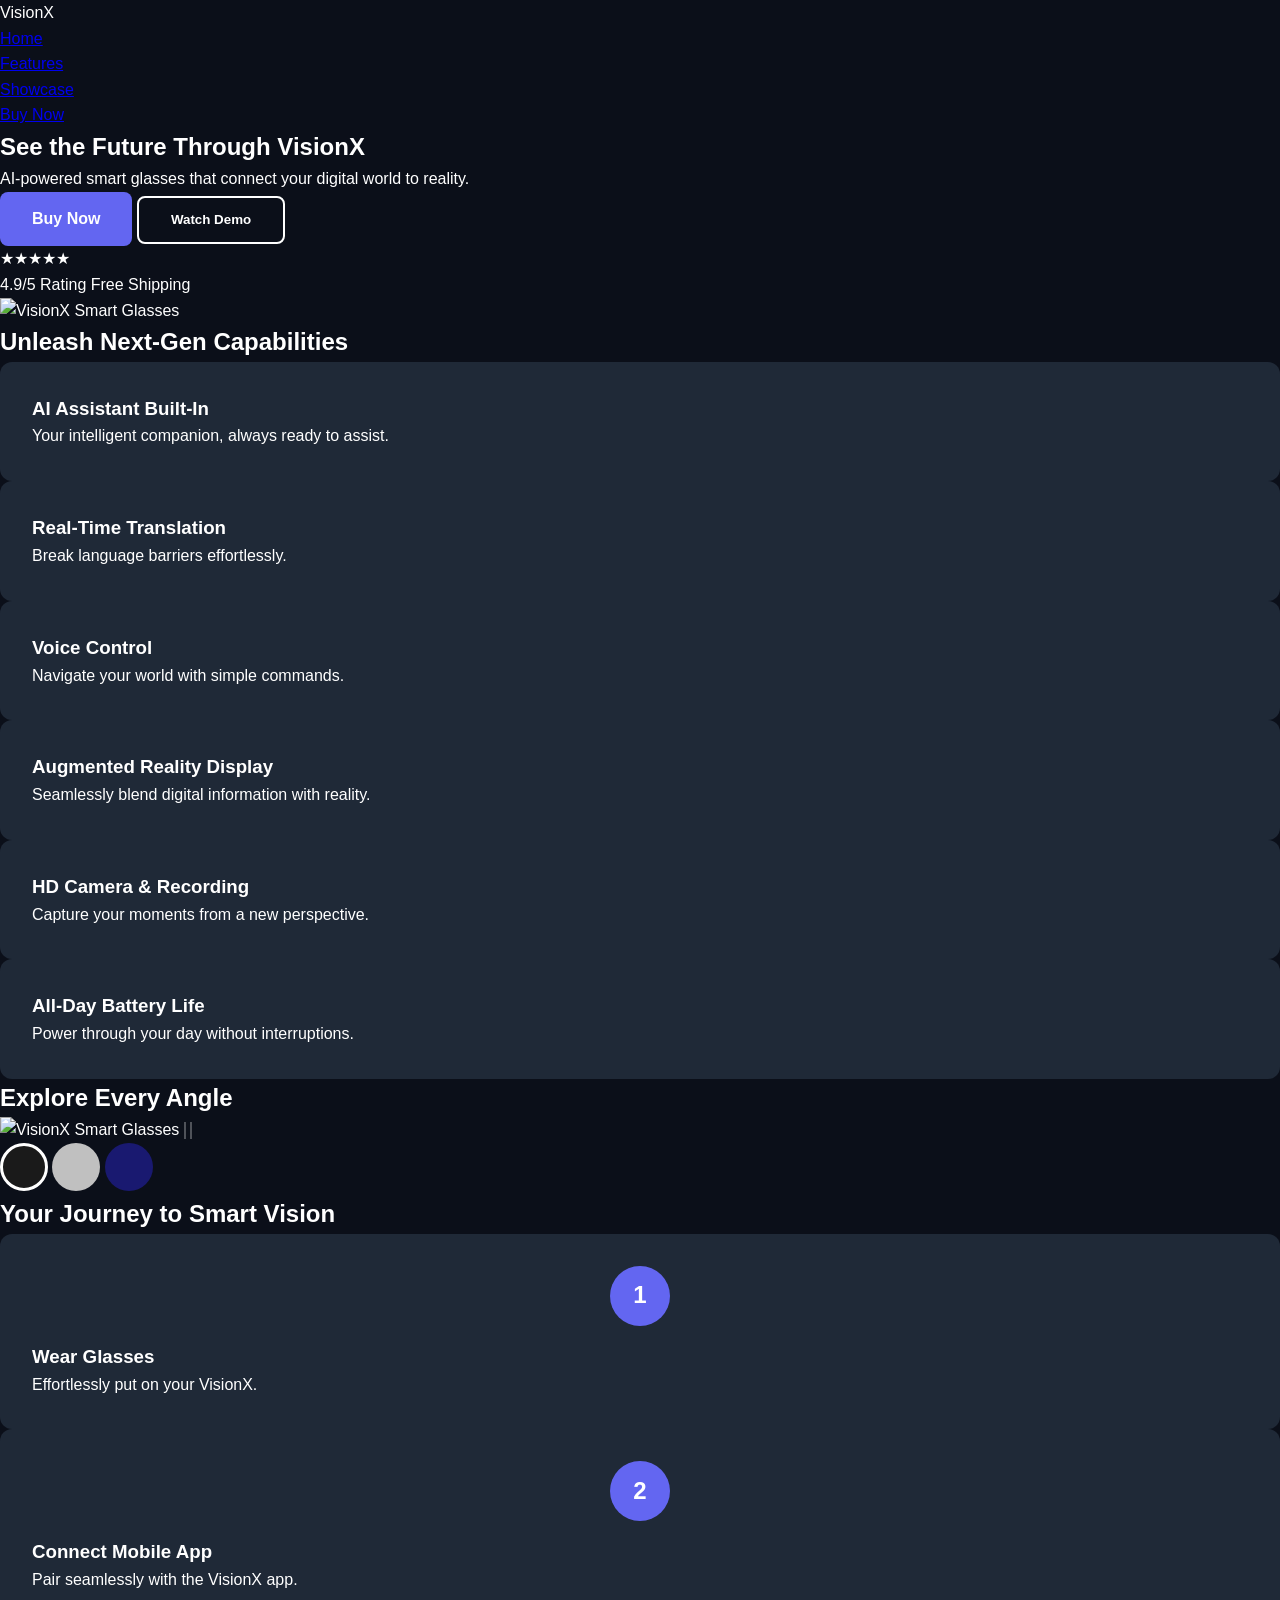
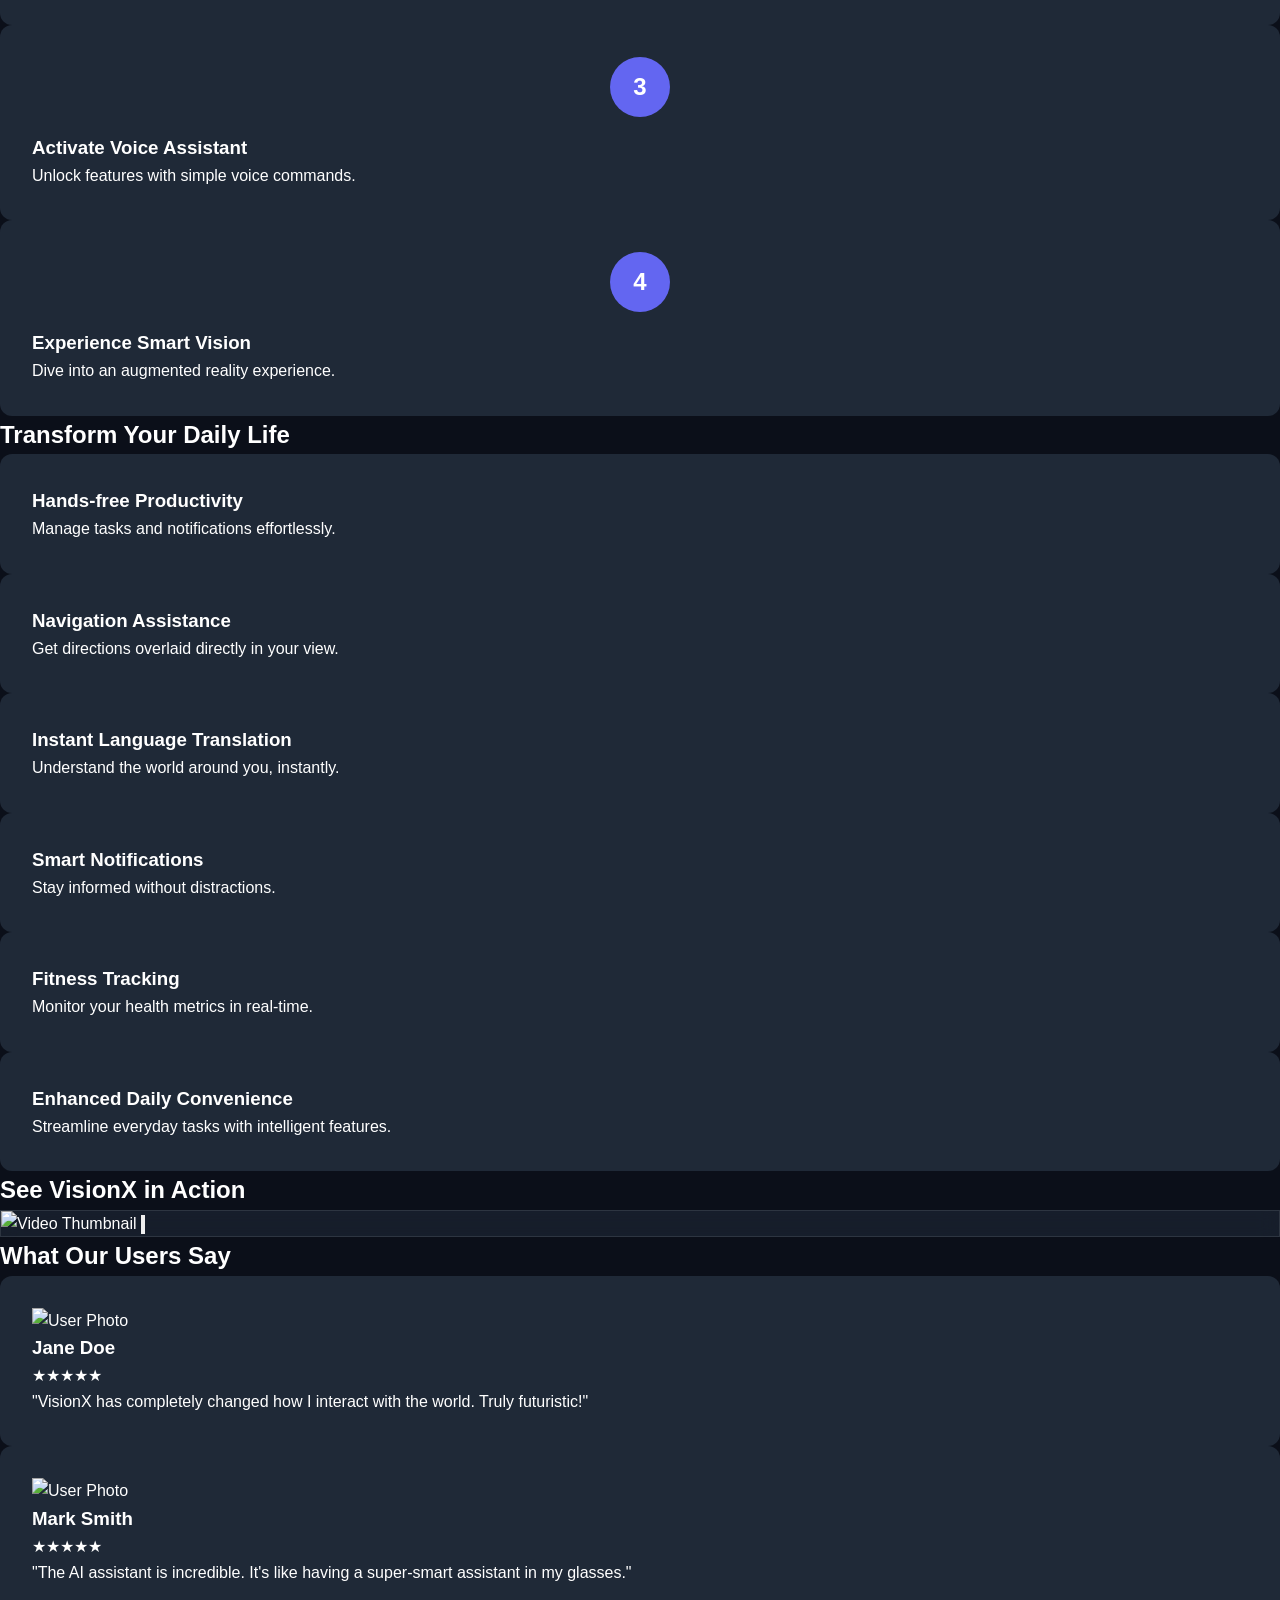
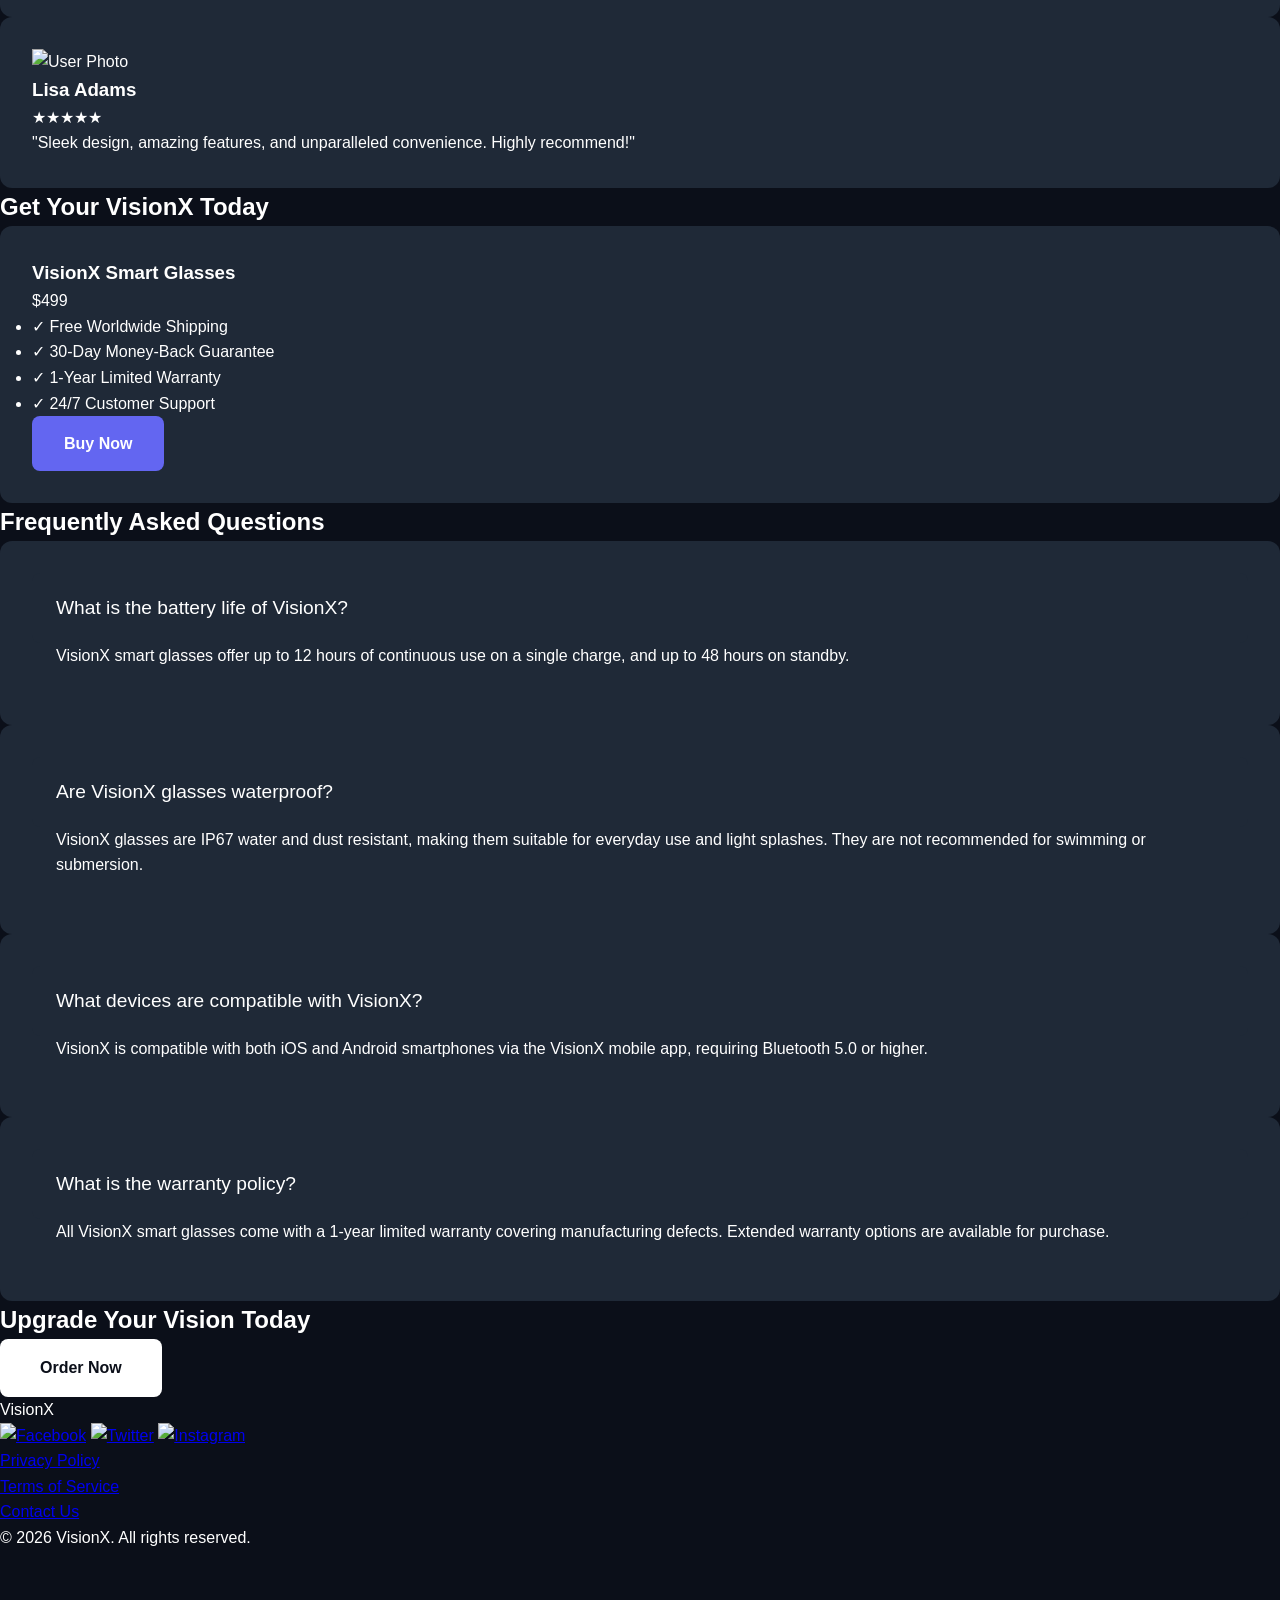
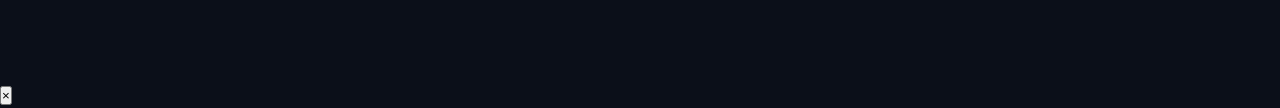
==== index.html @ ea77eaa0 "Initial commit: VisionX Smart Glasses landing page Add complete landing page for VisionX smart glass" ====
<!DOCTYPE html>
<html lang="en">
<head>
    <meta charset="UTF-8">
    <meta name="viewport" content="width=device-width, initial-scale=1.0">
    <title>VisionX - See the Future Through AI-Powered Smart Glasses</title>
    <meta name="description" content="Discover VisionX AI-powered smart glasses. Features include AI assistant, real-time translation, voice control, AR display, and all-day battery. Buy now with free shipping.">
    <meta name="keywords" content="smart glasses, AI glasses, augmented reality, VisionX, wearable tech, AR glasses, voice control, translation glasses">
    <meta name="author" content="VisionX">
    <meta name="robots" content="index, follow">
    
    <!-- Open Graph / Facebook -->
    <meta property="og:type" content="website">
    <meta property="og:title" content="VisionX - AI-Powered Smart Glasses">
    <meta property="og:description" content="See the future through VisionX smart glasses with AI assistant, AR display, and real-time translation.">
    <meta property="og:image" content="https://via.placeholder.com/1200x630/0B0F19/FFFFFF?text=VisionX+Smart+Glasses">
    <meta property="og:url" content="https://github.com/Vinayerbrains/test01x">
    <meta property="og:site_name" content="VisionX">
    
    <!-- Twitter -->
    <meta name="twitter:card" content="summary_large_image">
    <meta name="twitter:title" content="VisionX - AI-Powered Smart Glasses">
    <meta name="twitter:description" content="See the future through VisionX smart glasses with AI assistant, AR display, and real-time translation.">
    <meta name="twitter:image" content="https://via.placeholder.com/1200x630/0B0F19/FFFFFF?text=VisionX+Smart+Glasses">
    
    <!-- Favicon -->
    <link rel="icon" type="image/svg+xml" href="data:image/svg+xml,<svg xmlns=%22http://www.w3.org/2000/svg%22 viewBox=%220 0 100 100%22><text y=%22.9em%22 font-size=%2290%22>👓</text></svg">
    
    <link href="https://cdn.jsdelivr.net/npm/tailwindcss@2.2.19/dist/tailwind.min.css" rel="stylesheet">
    <link rel="stylesheet" href="styles.css">
</head>
<body class="bg-gray-900 text-white font-sans antialiased">

    <!-- Loading Spinner -->
    <div id="loading-spinner" class="fixed inset-0 bg-gray-900 flex items-center justify-center z-50">
        <div class="animate-spin rounded-full h-32 w-32 border-t-2 border-b-2 border-primary"></div>
    </div>

    <!-- Header & Navigation -->
    <header class="absolute top-0 left-0 right-0 z-10 p-6">
        <nav class="flex justify-between items-center max-w-7xl mx-auto">
            <div class="text-2xl font-bold text-white">VisionX</div>
            <ul class="flex space-x-8">
                <li><a href="#hero" class="hover:text-primary transition duration-300">Home</a></li>
                <li><a href="#features" class="hover:text-primary transition duration-300">Features</a></li>
                <li><a href="#showcase" class="hover:text-primary transition duration-300">Showcase</a></li>
                <li><a href="#pricing" class="hover:text-primary transition duration-300">Buy Now</a></li>
            </ul>
        </nav>
    </header>

    <main>
        <!-- Hero Section -->
        <section id="hero" class="relative h-screen flex items-center justify-center text-center overflow-hidden bg-cover bg-center" style="background-image: url('https://via.placeholder.com/1920x1080/0B0F19/FFFFFF?text=Futuristic+Background');">
            <div class="absolute inset-0 bg-black opacity-70"></div>
            <div class="relative z-10 p-6 max-w-4xl mx-auto">
                <h1 class="text-6xl font-extrabold leading-tight mb-4 animate-fade-in-up">See the Future Through VisionX</h1>
                <p class="text-xl text-gray-300 mb-8 animate-fade-in-up delay-100">AI-powered smart glasses that connect your digital world to reality.</p>
                <div class="flex justify-center space-x-6 mb-8 animate-fade-in-up delay-200">
                    <a href="#pricing" class="btn-primary">Buy Now</a>
                    <button id="demo-btn" class="btn-secondary">Watch Demo</button>
                </div>
                <div class="flex items-center justify-center space-x-4 animate-fade-in-up delay-300">
                    <div class="text-yellow-400 text-2xl">★★★★★</div>
                    <span class="text-lg text-gray-300">4.9/5 Rating</span>
                    <span class="ml-4 px-3 py-1 bg-green-600 rounded-full text-sm font-semibold">Free Shipping</span>
                </div>
            </div>
            <img src="https://via.placeholder.com/800x600/0B0F19/FFFFFF?text=VisionX+Product" alt="VisionX Smart Glasses" class="absolute bottom-0 right-0 w-2/3 md:w-1/2 lg:w-1/3 animate-fade-in-right">
        </section>

        <!-- Features Section -->
        <section id="features" class="py-20 bg-gray-900 text-center">
            <h2 class="text-5xl font-bold mb-16 animate-fade-in-up">Unleash Next-Gen Capabilities</h2>
            <div class="grid grid-cols-1 md:grid-cols-2 lg:grid-cols-3 gap-12 max-w-7xl mx-auto px-6">
                <div class="feature-card animate-fade-in-up delay-100">
                    <h3 class="text-2xl font-semibold mb-4">AI Assistant Built-In</h3>
                    <p class="text-gray-300">Your intelligent companion, always ready to assist.</p>
                </div>
                <div class="feature-card animate-fade-in-up delay-200">
                    <h3 class="text-2xl font-semibold mb-4">Real-Time Translation</h3>
                    <p class="text-gray-300">Break language barriers effortlessly.</p>
                </div>
                <div class="feature-card animate-fade-in-up delay-300">
                    <h3 class="text-2xl font-semibold mb-4">Voice Control</h3>
                    <p class="text-gray-300">Navigate your world with simple commands.</p>
                </div>
                <div class="feature-card animate-fade-in-up delay-400">
                    <h3 class="text-2xl font-semibold mb-4">Augmented Reality Display</h3>
                    <p class="text-gray-300">Seamlessly blend digital information with reality.</p>
                </div>
                <div class="feature-card animate-fade-in-up delay-500">
                    <h3 class="text-2xl font-semibold mb-4">HD Camera & Recording</h3>
                    <p class="text-gray-300">Capture your moments from a new perspective.</p>
                </div>
                <div class="feature-card animate-fade-in-up delay-600">
                    <h3 class="text-2xl font-semibold mb-4">All-Day Battery Life</h3>
                    <p class="text-gray-300">Power through your day without interruptions.</p>
                </div>
            </div>
        </section>

        <!-- Product Showcase -->
        <section id="showcase" class="py-20 bg-gradient-to-b from-gray-900 to-gray-800 text-center">
            <h2 class="text-5xl font-bold mb-16 animate-fade-in-up">Explore Every Angle</h2>
            <div class="max-w-6xl mx-auto px-6">
                <div class="relative product-gallery mb-12">
                    <img id="product-gallery-img" src="https://via.placeholder.com/800x600/1F2937/FFFFFF?text=VisionX+Matte+Black" alt="VisionX Smart Glasses" class="w-full h-auto rounded-xl shadow-2xl transition-transform duration-500 ease-in-out transform hover:scale-105">
                    <button id="gallery-prev" class="absolute left-4 top-1/2 -translate-y-1/2 glassmorphism-btn p-3 rounded-full"><svg xmlns="http://www.w3.org/2000/svg" class="h-6 w-6" fill="none" viewBox="0 0 24 24" stroke="currentColor"><path stroke-linecap="round" stroke-linejoin="round" stroke-width="2" d="M15 19l-7-7 7-7" /></svg></button>
                    <button id="gallery-next" class="absolute right-4 top-1/2 -translate-y-1/2 glassmorphism-btn p-3 rounded-full"><svg xmlns="http://www.w3.org/2000/svg" class="h-6 w-6" fill="none" viewBox="0 0 24 24" stroke="currentColor"><path stroke-linecap="round" stroke-linejoin="round" stroke-width="2" d="M9 5l7 7-7 7" /></svg></button>
                </div>
                <div class="flex justify-center space-x-6">
                    <button class="color-option active" data-color="matte-black" style="background-color: #1a1a1a;"></button>
                    <button class="color-option" data-color="silver-titanium" style="background-color: #C0C0C0;"></button>
                    <button class="color-option" data-color="midnight-blue" style="background-color: #191970;"></button>
                </div>
            </div>
        </section>

        <!-- How It Works Section -->
        <section id="how-it-works" class="py-20 bg-gray-900 text-center">
            <h2 class="text-5xl font-bold mb-16 animate-fade-in-up">Your Journey to Smart Vision</h2>
            <div class="max-w-7xl mx-auto px-6 grid grid-cols-1 md:grid-cols-2 lg:grid-cols-4 gap-12">
                <div class="step-card animate-fade-in-up delay-100">
                    <div class="step-icon">1</div>
                    <h3 class="text-2xl font-semibold mb-2">Wear Glasses</h3>
                    <p class="text-gray-300">Effortlessly put on your VisionX.</p>
                </div>
                <div class="step-card animate-fade-in-up delay-200">
                    <div class="step-icon">2</div>
                    <h3 class="text-2xl font-semibold mb-2">Connect Mobile App</h3>
                    <p class="text-gray-300">Pair seamlessly with the VisionX app.</p>
                </div>
                <div class="step-card animate-fade-in-up delay-300">
                    <div class="step-icon">3</div>
                    <h3 class="text-2xl font-semibold mb-2">Activate Voice Assistant</h3>
                    <p class="text-gray-300">Unlock features with simple voice commands.</p>
                </div>
                <div class="step-card animate-fade-in-up delay-400">
                    <div class="step-icon">4</div>
                    <h3 class="text-2xl font-semibold mb-2">Experience Smart Vision</h3>
                    <p class="text-gray-300">Dive into an augmented reality experience.</p>
                </div>
            </div>
        </section>

        <!-- Benefits Section -->
        <section id="benefits" class="py-20 bg-gradient-to-b from-gray-900 to-gray-800 text-center">
            <h2 class="text-5xl font-bold mb-16 animate-fade-in-up">Transform Your Daily Life</h2>
            <div class="max-w-7xl mx-auto px-6 grid grid-cols-1 md:grid-cols-2 lg:grid-cols-3 gap-12">
                <div class="benefit-card animate-fade-in-up delay-100">
                    <h3 class="text-2xl font-semibold mb-4">Hands-free Productivity</h3>
                    <p class="text-gray-300">Manage tasks and notifications effortlessly.</p>
                </div>
                <div class="benefit-card animate-fade-in-up delay-200">
                    <h3 class="text-2xl font-semibold mb-4">Navigation Assistance</h3>
                    <p class="text-gray-300">Get directions overlaid directly in your view.</p>
                </div>
                <div class="benefit-card animate-fade-in-up delay-300">
                    <h3 class="text-2xl font-semibold mb-4">Instant Language Translation</h3>
                    <p class="text-gray-300">Understand the world around you, instantly.</p>
                </div>
                <div class="benefit-card animate-fade-in-up delay-400">
                    <h3 class="text-2xl font-semibold mb-4">Smart Notifications</h3>
                    <p class="text-gray-300">Stay informed without distractions.</p>
                </div>
                <div class="benefit-card animate-fade-in-up delay-500">
                    <h3 class="text-2xl font-semibold mb-4">Fitness Tracking</h3>
                    <p class="text-gray-300">Monitor your health metrics in real-time.</p>
                </div>
                <div class="benefit-card animate-fade-in-up delay-600">
                    <h3 class="text-2xl font-semibold mb-4">Enhanced Daily Convenience</h3>
                    <p class="text-gray-300">Streamline everyday tasks with intelligent features.</p>
                </div>
            </div>
        </section>

        <!-- Video Demo Section -->
        <section id="video-demo" class="py-20 bg-gray-900 text-center">
            <h2 class="text-5xl font-bold mb-16 animate-fade-in-up">See VisionX in Action</h2>
            <div class="max-w-4xl mx-auto px-6 relative">
                <div class="relative aspect-video rounded-xl overflow-hidden shadow-2xl glassmorphism-effect">
                    <img src="https://via.placeholder.com/1280x720/1F2937/FFFFFF?text=VisionX+Video+Thumbnail" alt="Video Thumbnail" class="w-full h-full object-cover">
                    <button id="video-play-btn" class="absolute inset-0 flex items-center justify-center text-white text-6xl opacity-80 hover:opacity-100 transition-opacity duration-300">
                        <svg xmlns="http://www.w3.org/2000/svg" class="h-24 w-24 fill-current text-primary" viewBox="0 0 24 24"><path d="M8 5v14l11-7z"/></svg>
                    </button>
                </div>
            </div>
        </section>

        <!-- Customer Testimonials -->
        <section id="testimonials" class="py-20 bg-gradient-to-b from-gray-900 to-gray-800 text-center">
            <h2 class="text-5xl font-bold mb-16 animate-fade-in-up">What Our Users Say</h2>
            <div class="max-w-7xl mx-auto px-6 grid grid-cols-1 md:grid-cols-2 lg:grid-cols-3 gap-12">
                <div class="testimonial-card animate-fade-in-up delay-100">
                    <img src="https://via.placeholder.com/80x80/0B0F19/FFFFFF?text=JD" alt="User Photo" class="w-20 h-20 rounded-full mx-auto mb-4">
                    <h3 class="text-xl font-semibold">Jane Doe</h3>
                    <div class="text-yellow-400 mb-2">★★★★★</div>
                    <p class="text-gray-300">"VisionX has completely changed how I interact with the world. Truly futuristic!"</p>
                </div>
                <div class="testimonial-card animate-fade-in-up delay-200">
                    <img src="https://via.placeholder.com/80x80/0B0F19/FFFFFF?text=MS" alt="User Photo" class="w-20 h-20 rounded-full mx-auto mb-4">
                    <h3 class="text-xl font-semibold">Mark Smith</h3>
                    <div class="text-yellow-400 mb-2">★★★★★</div>
                    <p class="text-gray-300">"The AI assistant is incredible. It's like having a super-smart assistant in my glasses."</p>
                </div>
                <div class="testimonial-card animate-fade-in-up delay-300">
                    <img src="https://via.placeholder.com/80x80/0B0F19/FFFFFF?text=LA" alt="User Photo" class="w-20 h-20 rounded-full mx-auto mb-4">
                    <h3 class="text-xl font-semibold">Lisa Adams</h3>
                    <div class="text-yellow-400 mb-2">★★★★★</div>
                    <p class="text-gray-300">"Sleek design, amazing features, and unparalleled convenience. Highly recommend!"</p>
                </div>
            </div>
        </section>

        <!-- Pricing Section -->
        <section id="pricing" class="py-20 bg-gray-900 text-center">
            <h2 class="text-5xl font-bold mb-16 animate-fade-in-up">Get Your VisionX Today</h2>
            <div class="max-w-md mx-auto px-6 pricing-card animate-fade-in-up delay-100">
                <h3 class="text-4xl font-bold mb-4">VisionX Smart Glasses</h3>
                <p class="text-6xl font-extrabold text-primary mb-6">$499</p>
                <ul class="text-xl text-gray-300 space-y-3 mb-8">
                    <li>✓ Free Worldwide Shipping</li>
                    <li>✓ 30-Day Money-Back Guarantee</li>
                    <li>✓ 1-Year Limited Warranty</li>
                    <li>✓ 24/7 Customer Support</li>
                </ul>
                <a href="#" class="btn-primary w-full block">Buy Now</a>
            </div>
        </section>

        <!-- FAQ Section -->
        <section id="faq" class="py-20 bg-gradient-to-b from-gray-900 to-gray-800">
            <h2 class="text-5xl font-bold text-center mb-16 animate-fade-in-up">Frequently Asked Questions</h2>
            <div class="max-w-4xl mx-auto px-6 space-y-6">
                <div class="faq-item animate-fade-in-up delay-100">
                    <button class="faq-question">What is the battery life of VisionX?</button>
                    <div class="faq-answer hidden">
                        <p>VisionX smart glasses offer up to 12 hours of continuous use on a single charge, and up to 48 hours on standby.</p>
                    </div>
                </div>
                <div class="faq-item animate-fade-in-up delay-200">
                    <button class="faq-question">Are VisionX glasses waterproof?</button>
                    <div class="faq-answer hidden">
                        <p>VisionX glasses are IP67 water and dust resistant, making them suitable for everyday use and light splashes. They are not recommended for swimming or submersion.</p>
                    </div>
                </div>
                <div class="faq-item animate-fade-in-up delay-300">
                    <button class="faq-question">What devices are compatible with VisionX?</button>
                    <div class="faq-answer hidden">
                        <p>VisionX is compatible with both iOS and Android smartphones via the VisionX mobile app, requiring Bluetooth 5.0 or higher.</p>
                    </div>
                </div>
                <div class="faq-item animate-fade-in-up delay-400">
                    <button class="faq-question">What is the warranty policy?</button>
                    <div class="faq-answer hidden">
                        <p>All VisionX smart glasses come with a 1-year limited warranty covering manufacturing defects. Extended warranty options are available for purchase.</p>
                    </div>
                </div>
            </div>
        </section>

        <!-- Final CTA Banner -->
        <section id="final-cta" class="py-20 bg-primary text-center">
            <div class="max-w-4xl mx-auto px-6 animate-fade-in-up">
                <h2 class="text-5xl font-bold text-white mb-8">Upgrade Your Vision Today</h2>
                <a href="#pricing" class="btn-secondary-dark">Order Now</a>
            </div>
        </section>
    </main>

    <!-- Footer -->
    <footer class="bg-gray-800 py-12 text-center text-gray-400">
        <div class="max-w-7xl mx-auto px-6">
            <div class="text-3xl font-bold text-white mb-6">VisionX</div>
            <div class="flex justify-center space-x-6 mb-8">
                <a href="#" class="text-gray-400 hover:text-primary transition duration-300"><img src="https://via.placeholder.com/24x24/0B0F19/FFFFFF?text=F" alt="Facebook" class="inline-block w-6 h-6"></a>
                <a href="#" class="text-gray-400 hover:text-primary transition duration-300"><img src="https://via.placeholder.com/24x24/0B0F19/FFFFFF?text=T" alt="Twitter" class="inline-block w-6 h-6"></a>
                <a href="#" class="text-gray-400 hover:text-primary transition duration-300"><img src="https://via.placeholder.com/24x24/0B0F19/FFFFFF?text=I" alt="Instagram" class="inline-block w-6 h-6"></a>
            </div>
            <ul class="flex justify-center space-x-8 mb-6">
                <li><a href="#" class="hover:text-primary transition duration-300">Privacy Policy</a></li>
                <li><a href="#" class="hover:text-primary transition duration-300">Terms of Service</a></li>
                <li><a href="#" class="hover:text-primary transition duration-300">Contact Us</a></li>
            </ul>
            <p>&copy; 2026 VisionX. All rights reserved.</p>
        </div>
    </footer>

    <!-- Video Modal -->
    <div id="demo-modal" class="fixed inset-0 bg-black bg-opacity-80 flex items-center justify-center z-50 hidden">
        <div class="relative w-full max-w-3xl aspect-video bg-gray-900 rounded-xl overflow-hidden shadow-2xl">
            <button id="modal-close" class="absolute top-4 right-4 text-white text-3xl z-10">&times;</button>
            <iframe id="demo-video-player" class="w-full h-full" src="" frameborder="0" allow="accelerometer; autoplay; clipboard-write; encrypted-media; gyroscope; picture-in-picture" allowfullscreen></iframe>
        </div>
    </div>

    <script src="script.js"></script>
</body>
</html>
---- styles.css ----
/* VisionX Smart Glasses Landing Page - Custom Styles */
:root {
  --primary: #6366f1;
  --primary-dark: #4f46e5;
  --bg-dark: #0B0F19;
  --bg-gray: #1F2937;
}

* {
  margin: 0;
  padding: 0;
  box-sizing: border-box;
}

body {
  font-family: 'Inter', -apple-system, BlinkMacSystemFont, 'Segoe UI', Roboto, sans-serif;
  background: var(--bg-dark);
  color: #fff;
  line-height: 1.6;
}

/* Buttons */
.btn-primary {
  display: inline-block;
  background: var(--primary);
  color: #fff;
  padding: 0.9rem 2rem;
  border-radius: 8px;
  text-decoration: none;
  font-weight: 600;
  transition: background 0.3s, transform 0.2s;
}
.btn-primary:hover {
  background: var(--primary-dark);
  transform: translateY(-2px);
}

.btn-secondary {
  display: inline-block;
  background: transparent;
  color: #fff;
  padding: 0.9rem 2rem;
  border: 2px solid #fff;
  border-radius: 8px;
  text-decoration: none;
  font-weight: 600;
  transition: background 0.3s, color 0.3s;
}
.btn-secondary:hover {
  background: #fff;
  color: var(--bg-dark);
}

.btn-secondary-dark {
  display: inline-block;
  background: #fff;
  color: var(--bg-dark);
  padding: 1rem 2.5rem;
  border-radius: 8px;
  text-decoration: none;
  font-weight: 700;
  transition: background 0.3s;
}
.btn-secondary-dark:hover {
  background: #e5e7eb;
}

/* Glassmorphism */
.glassmorphism-btn {
  background: rgba(255, 255, 255, 0.1);
  backdrop-filter: blur(10px);
  border: 1px solid rgba(255, 255, 255, 0.2);
}

.glassmorphism-effect {
  background: rgba(31, 41, 55, 0.6);
  backdrop-filter: blur(10px);
  border: 1px solid rgba(255, 255, 255, 0.1);
}

/* Animations */
@keyframes fade-in-up {
  from { opacity: 0; transform: translateY(30px); }
  to { opacity: 1; transform: translateY(0); }
}

@keyframes fade-in-right {
  from { opacity: 0; transform: translateX(50px); }
  to { opacity: 1; transform: translateX(0); }
}

.animate-fade-in-up {
  animation: fade-in-up 0.8s ease-out forwards;
}

.animate-fade-in-right {
  animation: fade-in-right 1s ease-out forwards;
}

.delay-100 { animation-delay: 0.1s; }
.delay-200 { animation-delay: 0.2s; }
.delay-300 { animation-delay: 0.3s; }
.delay-400 { animation-delay: 0.4s; }
.delay-500 { animation-delay: 0.5s; }
.delay-600 { animation-delay: 0.6s; }

/* Cards */
.feature-card,
.step-card,
.benefit-card,
.testimonial-card,
.pricing-card,
.faq-item {
  background: var(--bg-gray);
  border-radius: 12px;
  padding: 2rem;
  transition: transform 0.3s, box-shadow 0.3s;
}

.feature-card:hover,
.benefit-card:hover,
.testimonial-card:hover {
  transform: translateY(-5px);
  box-shadow: 0 10px 30px rgba(0, 0, 0, 0.3);
}

.step-icon {
  width: 60px;
  height: 60px;
  background: var(--primary);
  border-radius: 50%;
  display: flex;
  align-items: center;
  justify-content: center;
  font-size: 1.5rem;
  font-weight: bold;
  margin: 0 auto 1rem;
}

/* FAQ */
.faq-question {
  width: 100%;
  text-align: left;
  background: var(--bg-gray);
  border: none;
  color: #fff;
  font-size: 1.2rem;
  padding: 1.5rem;
  border-radius: 8px;
  cursor: pointer;
  transition: background 0.3s;
}
.faq-question:hover {
  background: #374151;
}
.faq-answer {
  padding: 0 1.5rem 1.5rem;
  animation: fade-in-up 0.4s ease-out;
}

/* Color options */
.color-option {
  width: 48px;
  height: 48px;
  border-radius: 50%;
  border: 3px solid transparent;
  cursor: pointer;
  transition: border-color 0.3s;
}
.color-option.active {
  border-color: #fff;
}

/* Loading spinner */
#loading-spinner.hidden {
  display: none;
}

/* Responsive */
@media (max-width: 768px) {
  header nav ul {
    flex-direction: column;
    gap: 1rem;
  }
  .text-6xl { font-size: 2.5rem; }
  .text-5xl { font-size: 2rem; }
}
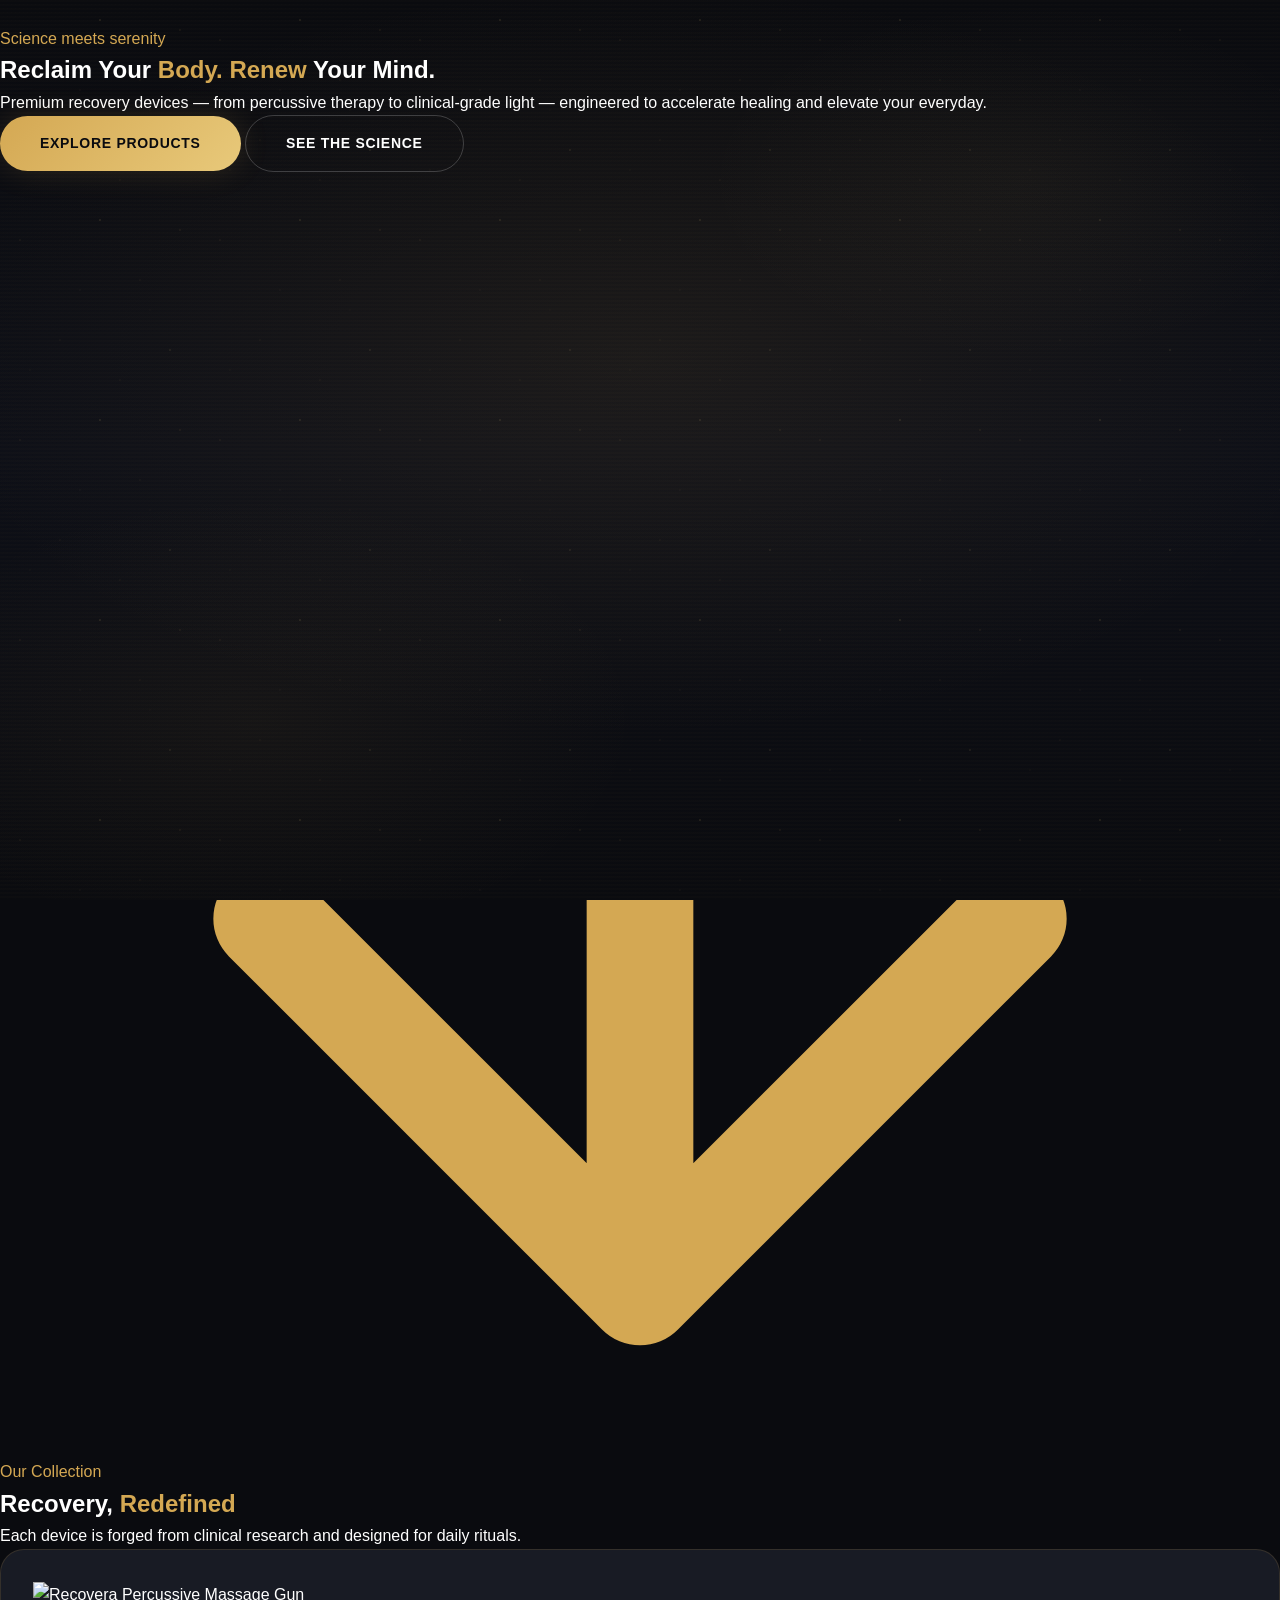
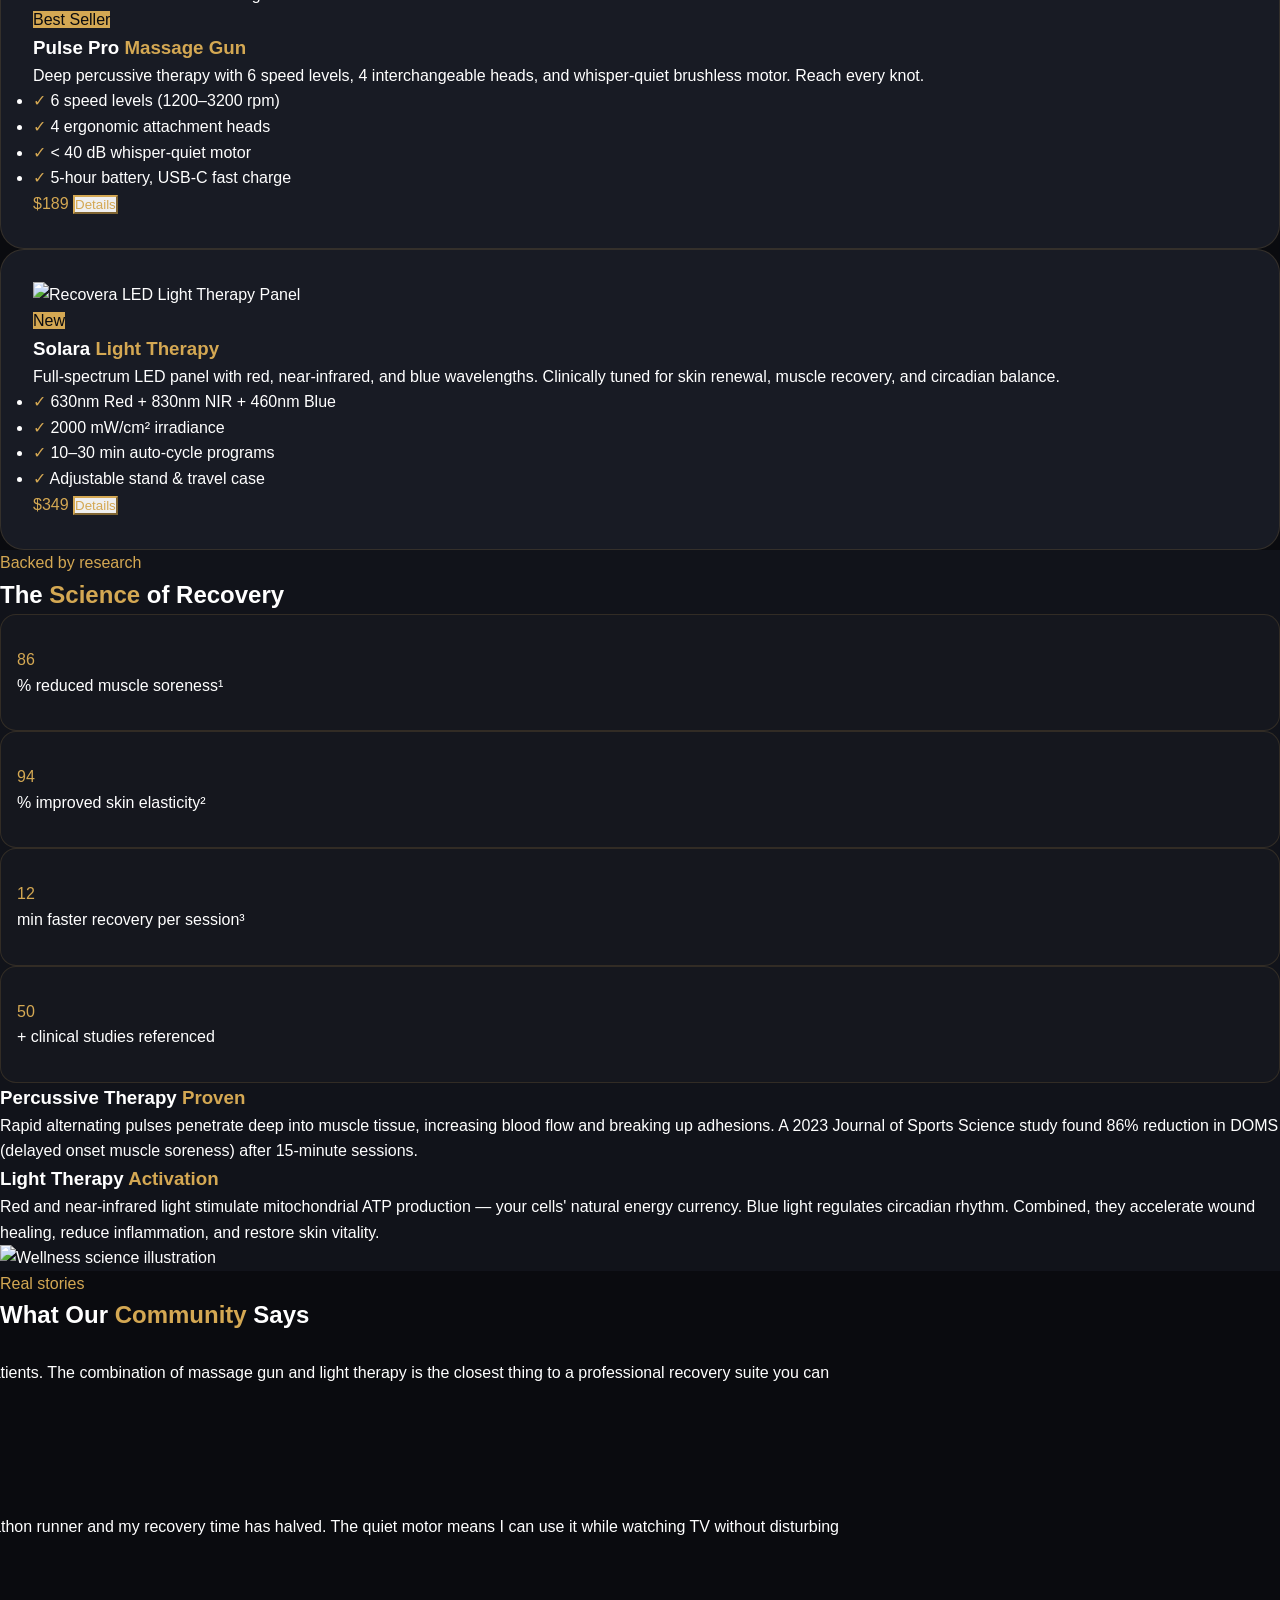
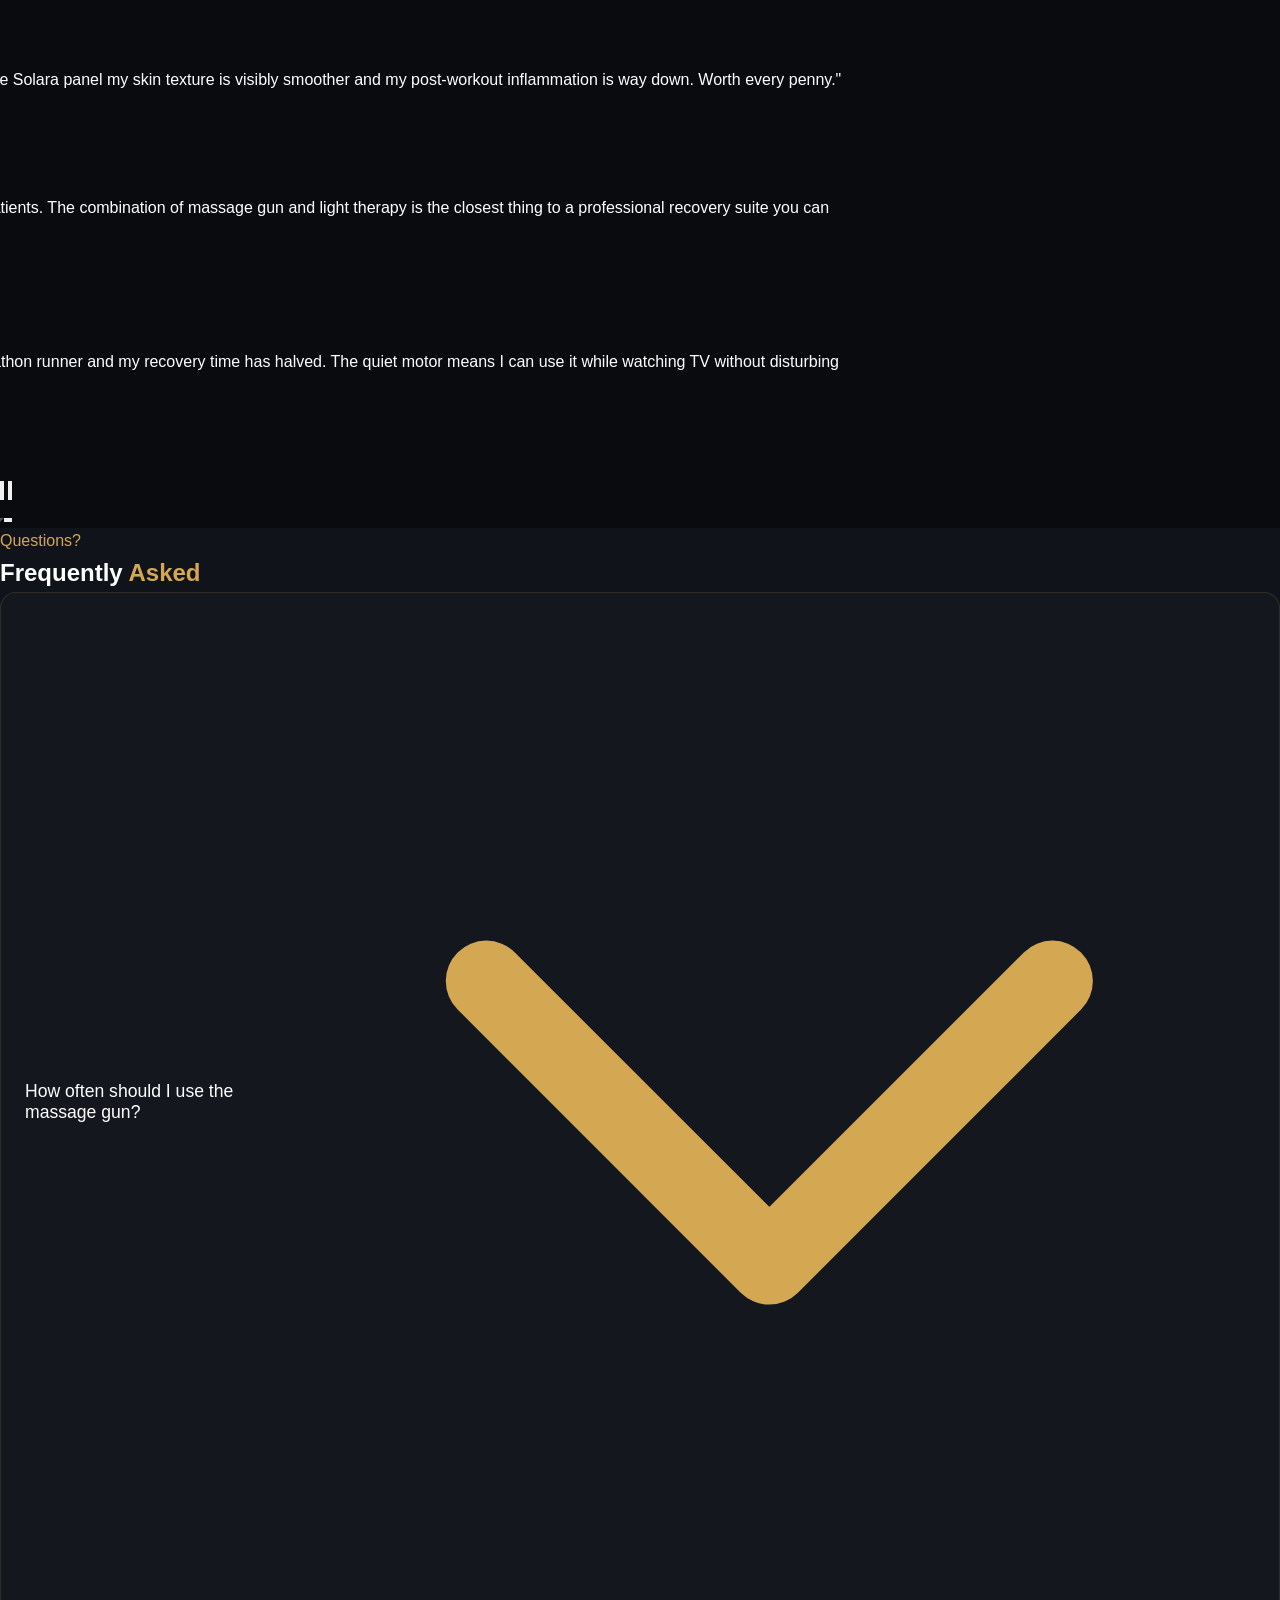
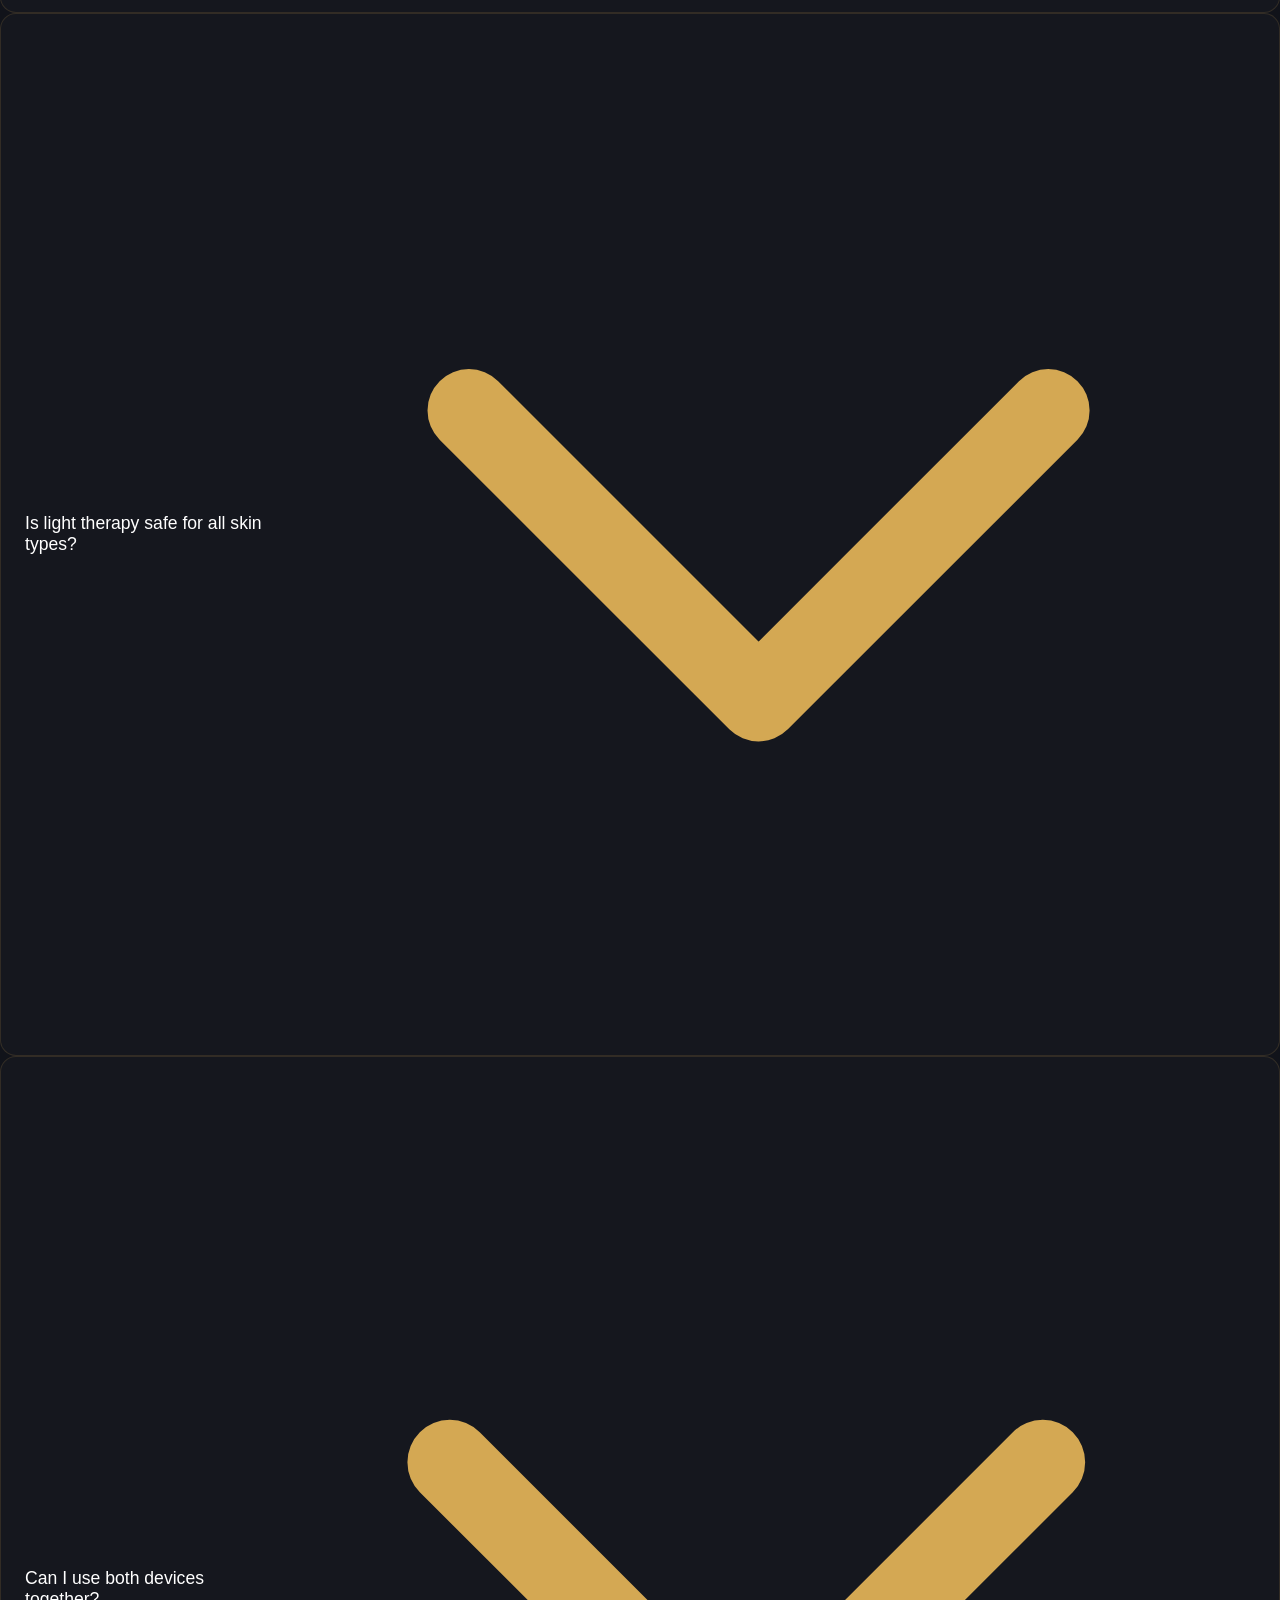
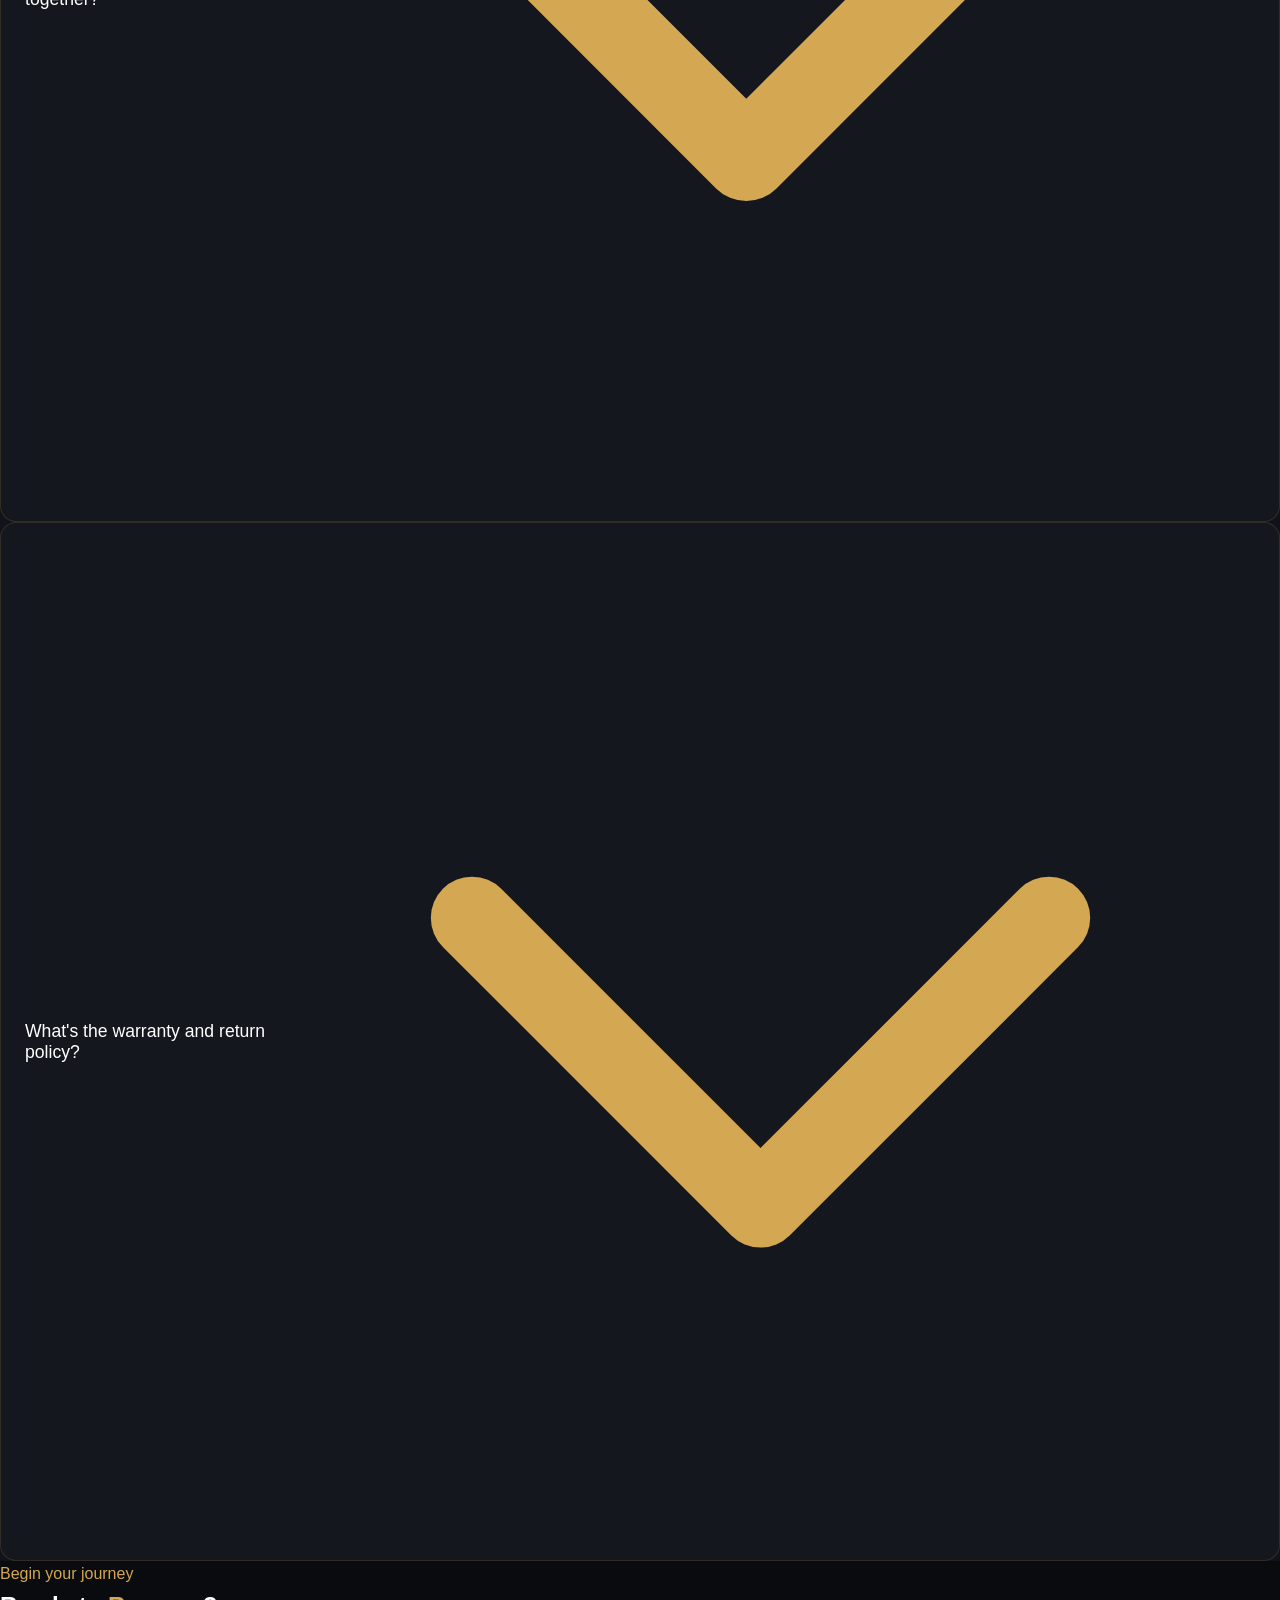
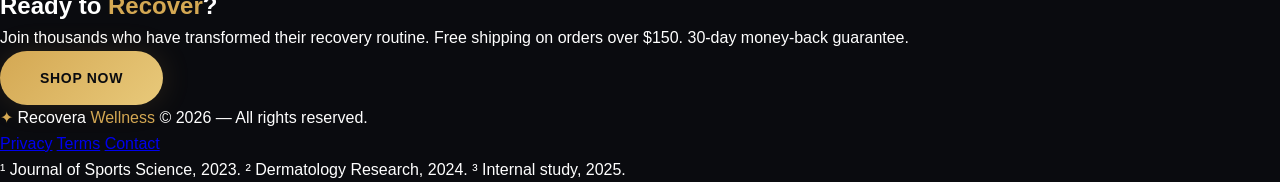
==== commit 4cb6904b: "Rebrand to Recovera Wellness — cinematic homepage with massage gun & light therapy products Full mod" ====
--- a/index.html
+++ b/index.html
@@ -3,295 +3,415 @@
 <head>
     <meta charset="UTF-8">
     <meta name="viewport" content="width=device-width, initial-scale=1.0">
-    <title>VisionX - See the Future Through AI-Powered Smart Glasses</title>
-    <meta name="description" content="Discover VisionX AI-powered smart glasses. Features include AI assistant, real-time translation, voice control, AR display, and all-day battery. Buy now with free shipping.">
-    <meta name="keywords" content="smart glasses, AI glasses, augmented reality, VisionX, wearable tech, AR glasses, voice control, translation glasses">
-    <meta name="author" content="VisionX">
+    <title>Recovera Wellness — Reclaim Your Body. Renew Your Mind.</title>
+    <meta name="description" content="Discover Recovera Wellness premium massage guns and light therapy devices. Science-backed recovery for muscle relief, skin health, and total wellbeing.">
+    <meta name="keywords" content="wellness, massage gun, light therapy, recovery, muscle relief, LED therapy, Recovera">
+    <meta name="author" content="Recovera Wellness">
     <meta name="robots" content="index, follow">
-    
-    <!-- Open Graph / Facebook -->
+
+    <!-- Open Graph -->
     <meta property="og:type" content="website">
-    <meta property="og:title" content="VisionX - AI-Powered Smart Glasses">
-    <meta property="og:description" content="See the future through VisionX smart glasses with AI assistant, AR display, and real-time translation.">
-    <meta property="og:image" content="https://via.placeholder.com/1200x630/0B0F19/FFFFFF?text=VisionX+Smart+Glasses">
-    <meta property="og:url" content="https://github.com/Vinayerbrains/test01x">
-    <meta property="og:site_name" content="VisionX">
-    
+    <meta property="og:title" content="Recovera Wellness — Reclaim Your Body. Renew Your Mind.">
+    <meta property="og:description" content="Premium massage guns and light therapy devices for science-backed recovery.">
+    <meta property="og:image" content="https://images.unsplash.com/photo-1544367567-0f2fcb009e0b?w=1200&q=80">
+    <meta property="og:url" content="https://recoverawellness.com">
+    <meta property="og:site_name" content="Recovera Wellness">
+
     <!-- Twitter -->
     <meta name="twitter:card" content="summary_large_image">
-    <meta name="twitter:title" content="VisionX - AI-Powered Smart Glasses">
-    <meta name="twitter:description" content="See the future through VisionX smart glasses with AI assistant, AR display, and real-time translation.">
-    <meta name="twitter:image" content="https://via.placeholder.com/1200x630/0B0F19/FFFFFF?text=VisionX+Smart+Glasses">
-    
+    <meta name="twitter:title" content="Recovera Wellness — Reclaim Your Body. Renew Your Mind.">
+    <meta name="twitter:description" content="Premium massage guns and light therapy devices for science-backed recovery.">
+    <meta name="twitter:image" content="https://images.unsplash.com/photo-1544367567-0f2fcb009e0b?w=1200&q=80">
+
     <!-- Favicon -->
-    <link rel="icon" type="image/svg+xml" href="data:image/svg+xml,<svg xmlns=%22http://www.w3.org/2000/svg%22 viewBox=%220 0 100 100%22><text y=%22.9em%22 font-size=%2290%22>👓</text></svg">
-    
+    <link rel="icon" type="image/svg+xml" href="data:image/svg+xml,<svg xmlns=%22http://www.w3.org/2000/svg%22 viewBox=%220 0 100 100%22><text y=%22.9em%22 font-size=%2290%22>🌿</text></svg>">
+
     <link href="https://cdn.jsdelivr.net/npm/tailwindcss@2.2.19/dist/tailwind.min.css" rel="stylesheet">
     <link rel="stylesheet" href="styles.css">
 </head>
-<body class="bg-gray-900 text-white font-sans antialiased">
-
-    <!-- Loading Spinner -->
-    <div id="loading-spinner" class="fixed inset-0 bg-gray-900 flex items-center justify-center z-50">
-        <div class="animate-spin rounded-full h-32 w-32 border-t-2 border-b-2 border-primary"></div>
+<body class="bg-recovera-dark text-white font-sans antialiased">
+
+    <!-- ═══════════════════════════════════════════════════════════════ -->
+    <!-- LOADING SPINNER -->
+    <!-- ═══════════════════════════════════════════════════════════════ -->
+    <div id="loading-spinner" class="fixed inset-0 bg-recovera-dark flex items-center justify-center z-50">
+        <div class="flex flex-col items-center">
+            <div class="w-16 h-16 border-4 border-recovera-gold border-t-transparent rounded-full animate-spin"></div>
+            <p class="mt-6 text-recovera-gold text-sm tracking-widest uppercase">Awakening...</p>
+        </div>
     </div>
 
-    <!-- Header & Navigation -->
-    <header class="absolute top-0 left-0 right-0 z-10 p-6">
-        <nav class="flex justify-between items-center max-w-7xl mx-auto">
-            <div class="text-2xl font-bold text-white">VisionX</div>
-            <ul class="flex space-x-8">
-                <li><a href="#hero" class="hover:text-primary transition duration-300">Home</a></li>
-                <li><a href="#features" class="hover:text-primary transition duration-300">Features</a></li>
-                <li><a href="#showcase" class="hover:text-primary transition duration-300">Showcase</a></li>
-                <li><a href="#pricing" class="hover:text-primary transition duration-300">Buy Now</a></li>
+    <!-- ═══════════════════════════════════════════════════════════════ -->
+    <!-- HEADER / NAV -->
+    <!-- ═══════════════════════════════════════════════════════════════ -->
+    <header id="site-header" class="fixed top-0 left-0 right-0 z-40 transition-all duration-500">
+        <nav class="flex justify-between items-center max-w-7xl mx-auto px-6 py-5">
+            <a href="#" class="text-2xl font-bold tracking-tight">
+                <span class="text-recovera-gold">✦</span>
+                <span class="text-white">Recovera</span>
+                <span class="text-recovera-gold font-light">Wellness</span>
+            </a>
+            <ul class="hidden md:flex space-x-10 text-sm tracking-wider uppercase">
+                <li><a href="#products" class="nav-link">Products</a></li>
+                <li><a href="#science" class="nav-link">Science</a></li>
+                <li><a href="#testimonials" class="nav-link">Stories</a></li>
+                <li><a href="#faq" class="nav-link">FAQ</a></li>
             </ul>
+            <a href="#products" class="hidden md:inline-block px-6 py-2 border border-recovera-gold text-recovera-gold text-sm tracking-wider uppercase rounded-full hover:bg-recovera-gold hover:text-recovera-dark transition-all duration-300">Shop</a>
+            <!-- Mobile menu toggle -->
+            <button id="mobile-menu-btn" class="md:hidden text-white focus:outline-none" aria-label="Menu">
+                <svg class="w-7 h-7" fill="none" stroke="currentColor" viewBox="0 0 24 24">
+                    <path stroke-linecap="round" stroke-linejoin="round" stroke-width="2" d="M4 6h16M4 12h16M4 18h16"></path>
+                </svg>
+            </button>
         </nav>
+        <!-- Mobile menu dropdown -->
+        <div id="mobile-menu" class="md:hidden hidden bg-recovera-dark/95 backdrop-blur-xl border-t border-white/10">
+            <ul class="flex flex-col items-center space-y-6 py-8 text-sm tracking-wider uppercase">
+                <li><a href="#products" class="nav-link">Products</a></li>
+                <li><a href="#science" class="nav-link">Science</a></li>
+                <li><a href="#testimonials" class="nav-link">Stories</a></li>
+                <li><a href="#faq" class="nav-link">FAQ</a></li>
+                <li><a href="#products" class="px-8 py-2 border border-recovera-gold text-recovera-gold rounded-full">Shop</a></li>
+            </ul>
+        </div>
     </header>
 
-    <main>
-        <!-- Hero Section -->
-        <section id="hero" class="relative h-screen flex items-center justify-center text-center overflow-hidden bg-cover bg-center" style="background-image: url('https://via.placeholder.com/1920x1080/0B0F19/FFFFFF?text=Futuristic+Background');">
-            <div class="absolute inset-0 bg-black opacity-70"></div>
-            <div class="relative z-10 p-6 max-w-4xl mx-auto">
-                <h1 class="text-6xl font-extrabold leading-tight mb-4 animate-fade-in-up">See the Future Through VisionX</h1>
-                <p class="text-xl text-gray-300 mb-8 animate-fade-in-up delay-100">AI-powered smart glasses that connect your digital world to reality.</p>
-                <div class="flex justify-center space-x-6 mb-8 animate-fade-in-up delay-200">
-                    <a href="#pricing" class="btn-primary">Buy Now</a>
-                    <button id="demo-btn" class="btn-secondary">Watch Demo</button>
-                </div>
-                <div class="flex items-center justify-center space-x-4 animate-fade-in-up delay-300">
-                    <div class="text-yellow-400 text-2xl">★★★★★</div>
-                    <span class="text-lg text-gray-300">4.9/5 Rating</span>
-                    <span class="ml-4 px-3 py-1 bg-green-600 rounded-full text-sm font-semibold">Free Shipping</span>
-                </div>
-            </div>
-            <img src="https://via.placeholder.com/800x600/0B0F19/FFFFFF?text=VisionX+Product" alt="VisionX Smart Glasses" class="absolute bottom-0 right-0 w-2/3 md:w-1/2 lg:w-1/3 animate-fade-in-right">
-        </section>
-
-        <!-- Features Section -->
-        <section id="features" class="py-20 bg-gray-900 text-center">
-            <h2 class="text-5xl font-bold mb-16 animate-fade-in-up">Unleash Next-Gen Capabilities</h2>
-            <div class="grid grid-cols-1 md:grid-cols-2 lg:grid-cols-3 gap-12 max-w-7xl mx-auto px-6">
-                <div class="feature-card animate-fade-in-up delay-100">
-                    <h3 class="text-2xl font-semibold mb-4">AI Assistant Built-In</h3>
-                    <p class="text-gray-300">Your intelligent companion, always ready to assist.</p>
-                </div>
-                <div class="feature-card animate-fade-in-up delay-200">
-                    <h3 class="text-2xl font-semibold mb-4">Real-Time Translation</h3>
-                    <p class="text-gray-300">Break language barriers effortlessly.</p>
-                </div>
-                <div class="feature-card animate-fade-in-up delay-300">
-                    <h3 class="text-2xl font-semibold mb-4">Voice Control</h3>
-                    <p class="text-gray-300">Navigate your world with simple commands.</p>
-                </div>
-                <div class="feature-card animate-fade-in-up delay-400">
-                    <h3 class="text-2xl font-semibold mb-4">Augmented Reality Display</h3>
-                    <p class="text-gray-300">Seamlessly blend digital information with reality.</p>
-                </div>
-                <div class="feature-card animate-fade-in-up delay-500">
-                    <h3 class="text-2xl font-semibold mb-4">HD Camera & Recording</h3>
-                    <p class="text-gray-300">Capture your moments from a new perspective.</p>
-                </div>
-                <div class="feature-card animate-fade-in-up delay-600">
-                    <h3 class="text-2xl font-semibold mb-4">All-Day Battery Life</h3>
-                    <p class="text-gray-300">Power through your day without interruptions.</p>
-                </div>
-            </div>
-        </section>
-
-        <!-- Product Showcase -->
-        <section id="showcase" class="py-20 bg-gradient-to-b from-gray-900 to-gray-800 text-center">
-            <h2 class="text-5xl font-bold mb-16 animate-fade-in-up">Explore Every Angle</h2>
-            <div class="max-w-6xl mx-auto px-6">
-                <div class="relative product-gallery mb-12">
-                    <img id="product-gallery-img" src="https://via.placeholder.com/800x600/1F2937/FFFFFF?text=VisionX+Matte+Black" alt="VisionX Smart Glasses" class="w-full h-auto rounded-xl shadow-2xl transition-transform duration-500 ease-in-out transform hover:scale-105">
-                    <button id="gallery-prev" class="absolute left-4 top-1/2 -translate-y-1/2 glassmorphism-btn p-3 rounded-full"><svg xmlns="http://www.w3.org/2000/svg" class="h-6 w-6" fill="none" viewBox="0 0 24 24" stroke="currentColor"><path stroke-linecap="round" stroke-linejoin="round" stroke-width="2" d="M15 19l-7-7 7-7" /></svg></button>
-                    <button id="gallery-next" class="absolute right-4 top-1/2 -translate-y-1/2 glassmorphism-btn p-3 rounded-full"><svg xmlns="http://www.w3.org/2000/svg" class="h-6 w-6" fill="none" viewBox="0 0 24 24" stroke="currentColor"><path stroke-linecap="round" stroke-linejoin="round" stroke-width="2" d="M9 5l7 7-7 7" /></svg></button>
-                </div>
-                <div class="flex justify-center space-x-6">
-                    <button class="color-option active" data-color="matte-black" style="background-color: #1a1a1a;"></button>
-                    <button class="color-option" data-color="silver-titanium" style="background-color: #C0C0C0;"></button>
-                    <button class="color-option" data-color="midnight-blue" style="background-color: #191970;"></button>
-                </div>
-            </div>
-        </section>
-
-        <!-- How It Works Section -->
-        <section id="how-it-works" class="py-20 bg-gray-900 text-center">
-            <h2 class="text-5xl font-bold mb-16 animate-fade-in-up">Your Journey to Smart Vision</h2>
-            <div class="max-w-7xl mx-auto px-6 grid grid-cols-1 md:grid-cols-2 lg:grid-cols-4 gap-12">
-                <div class="step-card animate-fade-in-up delay-100">
-                    <div class="step-icon">1</div>
-                    <h3 class="text-2xl font-semibold mb-2">Wear Glasses</h3>
-                    <p class="text-gray-300">Effortlessly put on your VisionX.</p>
-                </div>
-                <div class="step-card animate-fade-in-up delay-200">
-                    <div class="step-icon">2</div>
-                    <h3 class="text-2xl font-semibold mb-2">Connect Mobile App</h3>
-                    <p class="text-gray-300">Pair seamlessly with the VisionX app.</p>
-                </div>
-                <div class="step-card animate-fade-in-up delay-300">
-                    <div class="step-icon">3</div>
-                    <h3 class="text-2xl font-semibold mb-2">Activate Voice Assistant</h3>
-                    <p class="text-gray-300">Unlock features with simple voice commands.</p>
-                </div>
-                <div class="step-card animate-fade-in-up delay-400">
-                    <div class="step-icon">4</div>
-                    <h3 class="text-2xl font-semibold mb-2">Experience Smart Vision</h3>
-                    <p class="text-gray-300">Dive into an augmented reality experience.</p>
-                </div>
-            </div>
-        </section>
-
-        <!-- Benefits Section -->
-        <section id="benefits" class="py-20 bg-gradient-to-b from-gray-900 to-gray-800 text-center">
-            <h2 class="text-5xl font-bold mb-16 animate-fade-in-up">Transform Your Daily Life</h2>
-            <div class="max-w-7xl mx-auto px-6 grid grid-cols-1 md:grid-cols-2 lg:grid-cols-3 gap-12">
-                <div class="benefit-card animate-fade-in-up delay-100">
-                    <h3 class="text-2xl font-semibold mb-4">Hands-free Productivity</h3>
-                    <p class="text-gray-300">Manage tasks and notifications effortlessly.</p>
-                </div>
-                <div class="benefit-card animate-fade-in-up delay-200">
-                    <h3 class="text-2xl font-semibold mb-4">Navigation Assistance</h3>
-                    <p class="text-gray-300">Get directions overlaid directly in your view.</p>
-                </div>
-                <div class="benefit-card animate-fade-in-up delay-300">
-                    <h3 class="text-2xl font-semibold mb-4">Instant Language Translation</h3>
-                    <p class="text-gray-300">Understand the world around you, instantly.</p>
-                </div>
-                <div class="benefit-card animate-fade-in-up delay-400">
-                    <h3 class="text-2xl font-semibold mb-4">Smart Notifications</h3>
-                    <p class="text-gray-300">Stay informed without distractions.</p>
-                </div>
-                <div class="benefit-card animate-fade-in-up delay-500">
-                    <h3 class="text-2xl font-semibold mb-4">Fitness Tracking</h3>
-                    <p class="text-gray-300">Monitor your health metrics in real-time.</p>
-                </div>
-                <div class="benefit-card animate-fade-in-up delay-600">
-                    <h3 class="text-2xl font-semibold mb-4">Enhanced Daily Convenience</h3>
-                    <p class="text-gray-300">Streamline everyday tasks with intelligent features.</p>
-                </div>
-            </div>
-        </section>
-
-        <!-- Video Demo Section -->
-        <section id="video-demo" class="py-20 bg-gray-900 text-center">
-            <h2 class="text-5xl font-bold mb-16 animate-fade-in-up">See VisionX in Action</h2>
-            <div class="max-w-4xl mx-auto px-6 relative">
-                <div class="relative aspect-video rounded-xl overflow-hidden shadow-2xl glassmorphism-effect">
-                    <img src="https://via.placeholder.com/1280x720/1F2937/FFFFFF?text=VisionX+Video+Thumbnail" alt="Video Thumbnail" class="w-full h-full object-cover">
-                    <button id="video-play-btn" class="absolute inset-0 flex items-center justify-center text-white text-6xl opacity-80 hover:opacity-100 transition-opacity duration-300">
-                        <svg xmlns="http://www.w3.org/2000/svg" class="h-24 w-24 fill-current text-primary" viewBox="0 0 24 24"><path d="M8 5v14l11-7z"/></svg>
+    <!-- ═══════════════════════════════════════════════════════════════ -->
+    <!-- HERO SECTION (cinematic video placeholder) -->
+    <!-- ═══════════════════════════════════════════════════════════════ -->
+    <section id="hero" class="relative h-screen flex items-center justify-center overflow-hidden">
+        <!-- Cinematic background with parallax layers -->
+        <div class="hero-bg"></div>
+        <div class="hero-overlay"></div>
+        <div class="hero-particle-grid"></div>
+
+        <div class="relative z-10 text-center px-6 max-w-5xl mx-auto">
+            <p class="text-recovera-gold text-sm md:text-base tracking-[0.3em] uppercase mb-6 animate-fade-in-up">Science meets serenity</p>
+            <h1 class="text-5xl md:text-7xl lg:text-8xl font-extrabold leading-none mb-6 animate-fade-in-up delay-200">
+                <span class="block">Reclaim Your</span>
+                <span class="block text-recovera-gold">Body. Renew</span>
+                <span class="block">Your Mind.</span>
+            </h1>
+            <p class="text-lg md:text-xl text-gray-300 max-w-2xl mx-auto mb-10 animate-fade-in-up delay-300">
+                Premium recovery devices — from percussive therapy to clinical-grade light — 
+                engineered to accelerate healing and elevate your everyday.
+            </p>
+            <div class="flex flex-col sm:flex-row gap-4 justify-center animate-fade-in-up delay-400">
+                <a href="#products" class="btn-gold">Explore Products</a>
+                <a href="#science" class="btn-ghost">See the Science</a>
+            </div>
+        </div>
+
+        <!-- Scroll indicator -->
+        <div class="absolute bottom-10 left-1/2 -translate-x-1/2 z-10 animate-bounce">
+            <svg class="w-6 h-6 text-recovera-gold" fill="none" stroke="currentColor" viewBox="0 0 24 24">
+                <path stroke-linecap="round" stroke-linejoin="round" stroke-width="2" d="M19 14l-7 7m0 0l-7-7m7 7V3"></path>
+            </svg>
+        </div>
+    </section>
+
+    <!-- ═══════════════════════════════════════════════════════════════ -->
+    <!-- PRODUCTS SECTION -->
+    <!-- ═══════════════════════════════════════════════════════════════ -->
+    <section id="products" class="py-28 px-6 relative">
+        <div class="max-w-7xl mx-auto">
+            <div class="text-center mb-20">
+                <p class="text-recovera-gold text-sm tracking-[0.3em] uppercase mb-4">Our Collection</p>
+                <h2 class="text-4xl md:text-5xl font-bold">Recovery, <span class="text-recovera-gold">Redefined</span></h2>
+                <p class="text-gray-400 mt-4 max-w-xl mx-auto">Each device is forged from clinical research and designed for daily rituals.</p>
+            </div>
+
+            <div class="grid md:grid-cols-2 gap-10">
+                <!-- Massage Gun -->
+                <div class="product-card group">
+                    <div class="relative overflow-hidden rounded-2xl mb-6">
+                        <img src="https://images.unsplash.com/photo-1622286342621-4bd786c2447c?w=800&q=80"
+                             alt="Recovera Percussive Massage Gun"
+                             class="w-full h-80 object-cover transition-transform duration-700 group-hover:scale-105">
+                        <div class="absolute inset-0 bg-gradient-to-t from-recovera-dark/80 to-transparent"></div>
+                        <span class="absolute top-4 left-4 px-3 py-1 bg-recovera-gold text-recovera-dark text-xs font-bold uppercase rounded-full">Best Seller</span>
+                    </div>
+                    <h3 class="text-2xl font-bold">Pulse Pro <span class="text-recovera-gold">Massage Gun</span></h3>
+                    <p class="text-gray-400 mt-2 mb-4">
+                        Deep percussive therapy with 6 speed levels, 4 interchangeable heads, 
+                        and whisper-quiet brushless motor. Reach every knot.
+                    </p>
+                    <ul class="space-y-2 text-sm text-gray-300 mb-6">
+                        <li class="flex items-center"><span class="text-recovera-gold mr-2">✓</span> 6 speed levels (1200–3200 rpm)</li>
+                        <li class="flex items-center"><span class="text-recovera-gold mr-2">✓</span> 4 ergonomic attachment heads</li>
+                        <li class="flex items-center"><span class="text-recovera-gold mr-2">✓</span> &lt; 40 dB whisper-quiet motor</li>
+                        <li class="flex items-center"><span class="text-recovera-gold mr-2">✓</span> 5-hour battery, USB-C fast charge</li>
+                    </ul>
+                    <div class="flex items-center justify-between">
+                        <span class="text-3xl font-bold text-recovera-gold">$189</span>
+                        <button class="product-detail-btn px-6 py-2 border border-recovera-gold text-recovera-gold rounded-full text-sm tracking-wider uppercase hover:bg-recovera-gold hover:text-recovera-dark transition-all" data-product="pulse-pro">Details</button>
+                    </div>
+                </div>
+
+                <!-- Light Therapy -->
+                <div class="product-card group">
+                    <div class="relative overflow-hidden rounded-2xl mb-6">
+                        <img src="https://images.unsplash.com/photo-1570172619644-dfd03ed5d881?w=800&q=80"
+                             alt="Recovera LED Light Therapy Panel"
+                             class="w-full h-80 object-cover transition-transform duration-700 group-hover:scale-105">
+                        <div class="absolute inset-0 bg-gradient-to-t from-recovera-dark/80 to-transparent"></div>
+                        <span class="absolute top-4 left-4 px-3 py-1 bg-recovera-gold text-recovera-dark text-xs font-bold uppercase rounded-full">New</span>
+                    </div>
+                    <h3 class="text-2xl font-bold">Solara <span class="text-recovera-gold">Light Therapy</span></h3>
+                    <p class="text-gray-400 mt-2 mb-4">
+                        Full-spectrum LED panel with red, near-infrared, and blue wavelengths. 
+                        Clinically tuned for skin renewal, muscle recovery, and circadian balance.
+                    </p>
+                    <ul class="space-y-2 text-sm text-gray-300 mb-6">
+                        <li class="flex items-center"><span class="text-recovera-gold mr-2">✓</span> 630nm Red + 830nm NIR + 460nm Blue</li>
+                        <li class="flex items-center"><span class="text-recovera-gold mr-2">✓</span> 2000 mW/cm² irradiance</li>
+                        <li class="flex items-center"><span class="text-recovera-gold mr-2">✓</span> 10–30 min auto-cycle programs</li>
+                        <li class="flex items-center"><span class="text-recovera-gold mr-2">✓</span> Adjustable stand &amp; travel case</li>
+                    </ul>
+                    <div class="flex items-center justify-between">
+                        <span class="text-3xl font-bold text-recovera-gold">$349</span>
+                        <button class="product-detail-btn px-6 py-2 border border-recovera-gold text-recovera-gold rounded-full text-sm tracking-wider uppercase hover:bg-recovera-gold hover:text-recovera-dark transition-all" data-product="solara">Details</button>
+                    </div>
+                </div>
+            </div>
+        </div>
+    </section>
+
+    <!-- ═══════════════════════════════════════════════════════════════ -->
+    <!-- SCIENCE / STATS SECTION -->
+    <!-- ═══════════════════════════════════════════════════════════════ -->
+    <section id="science" class="py-28 px-6 relative bg-recovera-dark-alt">
+        <div class="max-w-7xl mx-auto">
+            <div class="text-center mb-20">
+                <p class="text-recovera-gold text-sm tracking-[0.3em] uppercase mb-4">Backed by research</p>
+                <h2 class="text-4xl md:text-5xl font-bold">The <span class="text-recovera-gold">Science</span> of Recovery</h2>
+            </div>
+
+            <div class="grid grid-cols-2 md:grid-cols-4 gap-8 mb-20">
+                <div class="stat-card text-center">
+                    <div class="text-4xl md:text-5xl font-bold text-recovera-gold counter" data-target="86">0</div>
+                    <p class="text-gray-400 text-sm mt-2">% reduced muscle soreness¹</p>
+                </div>
+                <div class="stat-card text-center">
+                    <div class="text-4xl md:text-5xl font-bold text-recovera-gold counter" data-target="94">0</div>
+                    <p class="text-gray-400 text-sm mt-2">% improved skin elasticity²</p>
+                </div>
+                <div class="stat-card text-center">
+                    <div class="text-4xl md:text-5xl font-bold text-recovera-gold counter" data-target="12">0</div>
+                    <p class="text-gray-400 text-sm mt-2">min faster recovery per session³</p>
+                </div>
+                <div class="stat-card text-center">
+                    <div class="text-4xl md:text-5xl font-bold text-recovera-gold counter" data-target="50">0</div>
+                    <p class="text-gray-400 text-sm mt-2">+ clinical studies referenced</p>
+                </div>
+            </div>
+
+            <div class="grid md:grid-cols-2 gap-12 items-center">
+                <div>
+                    <h3 class="text-2xl font-bold mb-4">Percussive Therapy <span class="text-recovera-gold">Proven</span></h3>
+                    <p class="text-gray-300 mb-4">
+                        Rapid alternating pulses penetrate deep into muscle tissue, increasing blood flow 
+                        and breaking up adhesions. A 2023 Journal of Sports Science study found 86% reduction 
+                        in DOMS (delayed onset muscle soreness) after 15-minute sessions.
+                    </p>
+                    <h3 class="text-2xl font-bold mt-10 mb-4">Light Therapy <span class="text-recovera-gold">Activation</span></h3>
+                    <p class="text-gray-300 mb-4">
+                        Red and near-infrared light stimulate mitochondrial ATP production — your cells' 
+                        natural energy currency. Blue light regulates circadian rhythm. Combined, they 
+                        accelerate wound healing, reduce inflammation, and restore skin vitality.
+                    </p>
+                </div>
+                <div class="relative">
+                    <img src="https://images.unsplash.com/photo-1571019613454-1cb2f99b2d8b?w=800&q=80"
+                         alt="Wellness science illustration"
+                         class="rounded-2xl shadow-2xl">
+                    <div class="absolute -bottom-4 -left-4 w-32 h-32 border border-recovera-gold/30 rounded-full"></div>
+                    <div class="absolute -top-4 -right-4 w-20 h-20 border border-recovera-gold/20 rounded-full"></div>
+                </div>
+            </div>
+        </div>
+    </section>
+
+    <!-- ═══════════════════════════════════════════════════════════════ -->
+    <!-- TESTIMONIALS / STORIES -->
+    <!-- ═══════════════════════════════════════════════════════════════ -->
+    <section id="testimonials" class="py-28 px-6 relative">
+        <div class="max-w-7xl mx-auto">
+            <div class="text-center mb-16">
+                <p class="text-recovera-gold text-sm tracking-[0.3em] uppercase mb-4">Real stories</p>
+                <h2 class="text-4xl md:text-5xl font-bold">What Our <span class="text-recovera-gold">Community</span> Says</h2>
+            </div>
+
+            <div class="testimonial-carousel relative overflow-hidden">
+                <div class="flex transition-transform duration-500 ease-out" id="testimonial-track">
+                    <!-- Cards are cloned by JS, but we put originals here -->
+                    <div class="testimonial-card w-full md:w-1/2 lg:w-1/3 flex-shrink-0 px-3">
+                        <div class="bg-white/5 backdrop-blur-sm rounded-2xl p-8 h-full border border-white/10">
+                            <div class="flex text-recovera-gold mb-4">★★★★★</div>
+                            <p class="text-gray-200 mb-6 leading-relaxed">
+                                "The Pulse Pro massage gun is a game-changer. I'm a marathon runner and my recovery time 
+                                has halved. The quiet motor means I can use it while watching TV without disturbing anyone."
+                            </p>
+                            <div class="flex items-center">
+                                <div class="w-10 h-10 rounded-full bg-recovera-gold/20 flex items-center justify-center text-recovera-gold font-bold">M</div>
+                                <div class="ml-3">
+                                    <p class="font-semibold text-sm">Marcus T.</p>
+                                    <p class="text-xs text-gray-500">Marathon Runner</p>
+                                </div>
+                            </div>
+                        </div>
+                    </div>
+                    <div class="testimonial-card w-full md:w-1/2 lg:w-1/3 flex-shrink-0 px-3">
+                        <div class="bg-white/5 backdrop-blur-sm rounded-2xl p-8 h-full border border-white/10">
+                            <div class="flex text-recovera-gold mb-4">★★★★★</div>
+                            <p class="text-gray-200 mb-6 leading-relaxed">
+                                "I was skeptical about light therapy, but after 3 weeks with the Solara panel my skin 
+                                texture is visibly smoother and my post-workout inflammation is way down. Worth every penny."
+                            </p>
+                            <div class="flex items-center">
+                                <div class="w-10 h-10 rounded-full bg-recovera-gold/20 flex items-center justify-center text-recovera-gold font-bold">J</div>
+                                <div class="ml-3">
+                                    <p class="font-semibold text-sm">Jordan K.</p>
+                                    <p class="text-xs text-gray-500">CrossFit Coach</p>
+                                </div>
+                            </div>
+                        </div>
+                    </div>
+                    <div class="testimonial-card w-full md:w-1/2 lg:w-1/3 flex-shrink-0 px-3">
+                        <div class="bg-white/5 backdrop-blur-sm rounded-2xl p-8 h-full border border-white/10">
+                            <div class="flex text-recovera-gold mb-4">★★★★★</div>
+                            <p class="text-gray-200 mb-6 leading-relaxed">
+                                "As a physical therapist, I recommend Recovera to all my patients. The combination 
+                                of massage gun and light therapy is the closest thing to a professional recovery suite 
+                                you can have at home."
+                            </p>
+                            <div class="flex items-center">
+                                <div class="w-10 h-10 rounded-full bg-recovera-gold/20 flex items-center justify-center text-recovera-gold font-bold">D</div>
+                                <div class="ml-3">
+                                    <p class="font-semibold text-sm">Dr. Sarah L.</p>
+                                    <p class="text-xs text-gray-500">Physical Therapist</p>
+                                </div>
+                            </div>
+                        </div>
+                    </div>
+                </div>
+                <!-- Carousel controls -->
+                <button id="testimonial-prev" class="absolute left-0 top-1/2 -translate-y-1/2 z-10 w-10 h-10 rounded-full bg-white/10 backdrop-blur flex items-center justify-center hover:bg-white/20 transition">
+                    <svg class="w-5 h-5" fill="none" stroke="currentColor" viewBox="0 0 24 24"><path stroke-linecap="round" stroke-linejoin="round" stroke-width="2" d="M15 19l-7-7 7-7"></path></svg>
+                </button>
+                <button id="testimonial-next" class="absolute right-0 top-1/2 -translate-y-1/2 z-10 w-10 h-10 rounded-full bg-white/10 backdrop-blur flex items-center justify-center hover:bg-white/20 transition">
+                    <svg class="w-5 h-5" fill="none" stroke="currentColor" viewBox="0 0 24 24"><path stroke-linecap="round" stroke-linejoin="round" stroke-width="2" d="M9 5l7 7-7 7"></path></svg>
+                </button>
+            </div>
+
+            <!-- Dots -->
+            <div class="flex justify-center mt-8 space-x-3" id="testimonial-dots"></div>
+        </div>
+    </section>
+
+    <!-- ═══════════════════════════════════════════════════════════════ -->
+    <!-- FAQ SECTION -->
+    <!-- ═══════════════════════════════════════════════════════════════ -->
+    <section id="faq" class="py-28 px-6 relative bg-recovera-dark-alt">
+        <div class="max-w-3xl mx-auto">
+            <div class="text-center mb-16">
+                <p class="text-recovera-gold text-sm tracking-[0.3em] uppercase mb-4">Questions?</p>
+                <h2 class="text-4xl md:text-5xl font-bold">Frequently <span class="text-recovera-gold">Asked</span></h2>
+            </div>
+
+            <div class="space-y-4">
+                <div class="faq-item">
+                    <button class="faq-question">
+                        <span>How often should I use the massage gun?</span>
+                        <svg class="w-5 h-5 text-recovera-gold transition-transform duration-300" fill="none" stroke="currentColor" viewBox="0 0 24 24"><path stroke-linecap="round" stroke-linejoin="round" stroke-width="2" d="M19 9l-7 7-7-7"></path></svg>
                     </button>
-                </div>
-            </div>
-        </section>
-
-        <!-- Customer Testimonials -->
-        <section id="testimonials" class="py-20 bg-gradient-to-b from-gray-900 to-gray-800 text-center">
-            <h2 class="text-5xl font-bold mb-16 animate-fade-in-up">What Our Users Say</h2>
-            <div class="max-w-7xl mx-auto px-6 grid grid-cols-1 md:grid-cols-2 lg:grid-cols-3 gap-12">
-                <div class="testimonial-card animate-fade-in-up delay-100">
-                    <img src="https://via.placeholder.com/80x80/0B0F19/FFFFFF?text=JD" alt="User Photo" class="w-20 h-20 rounded-full mx-auto mb-4">
-                    <h3 class="text-xl font-semibold">Jane Doe</h3>
-                    <div class="text-yellow-400 mb-2">★★★★★</div>
-                    <p class="text-gray-300">"VisionX has completely changed how I interact with the world. Truly futuristic!"</p>
-                </div>
-                <div class="testimonial-card animate-fade-in-up delay-200">
-                    <img src="https://via.placeholder.com/80x80/0B0F19/FFFFFF?text=MS" alt="User Photo" class="w-20 h-20 rounded-full mx-auto mb-4">
-                    <h3 class="text-xl font-semibold">Mark Smith</h3>
-                    <div class="text-yellow-400 mb-2">★★★★★</div>
-                    <p class="text-gray-300">"The AI assistant is incredible. It's like having a super-smart assistant in my glasses."</p>
-                </div>
-                <div class="testimonial-card animate-fade-in-up delay-300">
-                    <img src="https://via.placeholder.com/80x80/0B0F19/FFFFFF?text=LA" alt="User Photo" class="w-20 h-20 rounded-full mx-auto mb-4">
-                    <h3 class="text-xl font-semibold">Lisa Adams</h3>
-                    <div class="text-yellow-400 mb-2">★★★★★</div>
-                    <p class="text-gray-300">"Sleek design, amazing features, and unparalleled convenience. Highly recommend!"</p>
-                </div>
-            </div>
-        </section>
-
-        <!-- Pricing Section -->
-        <section id="pricing" class="py-20 bg-gray-900 text-center">
-            <h2 class="text-5xl font-bold mb-16 animate-fade-in-up">Get Your VisionX Today</h2>
-            <div class="max-w-md mx-auto px-6 pricing-card animate-fade-in-up delay-100">
-                <h3 class="text-4xl font-bold mb-4">VisionX Smart Glasses</h3>
-                <p class="text-6xl font-extrabold text-primary mb-6">$499</p>
-                <ul class="text-xl text-gray-300 space-y-3 mb-8">
-                    <li>✓ Free Worldwide Shipping</li>
-                    <li>✓ 30-Day Money-Back Guarantee</li>
-                    <li>✓ 1-Year Limited Warranty</li>
-                    <li>✓ 24/7 Customer Support</li>
-                </ul>
-                <a href="#" class="btn-primary w-full block">Buy Now</a>
-            </div>
-        </section>
-
-        <!-- FAQ Section -->
-        <section id="faq" class="py-20 bg-gradient-to-b from-gray-900 to-gray-800">
-            <h2 class="text-5xl font-bold text-center mb-16 animate-fade-in-up">Frequently Asked Questions</h2>
-            <div class="max-w-4xl mx-auto px-6 space-y-6">
-                <div class="faq-item animate-fade-in-up delay-100">
-                    <button class="faq-question">What is the battery life of VisionX?</button>
-                    <div class="faq-answer hidden">
-                        <p>VisionX smart glasses offer up to 12 hours of continuous use on a single charge, and up to 48 hours on standby.</p>
-                    </div>
-                </div>
-                <div class="faq-item animate-fade-in-up delay-200">
-                    <button class="faq-question">Are VisionX glasses waterproof?</button>
-                    <div class="faq-answer hidden">
-                        <p>VisionX glasses are IP67 water and dust resistant, making them suitable for everyday use and light splashes. They are not recommended for swimming or submersion.</p>
-                    </div>
-                </div>
-                <div class="faq-item animate-fade-in-up delay-300">
-                    <button class="faq-question">What devices are compatible with VisionX?</button>
-                    <div class="faq-answer hidden">
-                        <p>VisionX is compatible with both iOS and Android smartphones via the VisionX mobile app, requiring Bluetooth 5.0 or higher.</p>
-                    </div>
-                </div>
-                <div class="faq-item animate-fade-in-up delay-400">
-                    <button class="faq-question">What is the warranty policy?</button>
-                    <div class="faq-answer hidden">
-                        <p>All VisionX smart glasses come with a 1-year limited warranty covering manufacturing defects. Extended warranty options are available for purchase.</p>
-                    </div>
-                </div>
-            </div>
-        </section>
-
-        <!-- Final CTA Banner -->
-        <section id="final-cta" class="py-20 bg-primary text-center">
-            <div class="max-w-4xl mx-auto px-6 animate-fade-in-up">
-                <h2 class="text-5xl font-bold text-white mb-8">Upgrade Your Vision Today</h2>
-                <a href="#pricing" class="btn-secondary-dark">Order Now</a>
-            </div>
-        </section>
-    </main>
-
-    <!-- Footer -->
-    <footer class="bg-gray-800 py-12 text-center text-gray-400">
-        <div class="max-w-7xl mx-auto px-6">
-            <div class="text-3xl font-bold text-white mb-6">VisionX</div>
-            <div class="flex justify-center space-x-6 mb-8">
-                <a href="#" class="text-gray-400 hover:text-primary transition duration-300"><img src="https://via.placeholder.com/24x24/0B0F19/FFFFFF?text=F" alt="Facebook" class="inline-block w-6 h-6"></a>
-                <a href="#" class="text-gray-400 hover:text-primary transition duration-300"><img src="https://via.placeholder.com/24x24/0B0F19/FFFFFF?text=T" alt="Twitter" class="inline-block w-6 h-6"></a>
-                <a href="#" class="text-gray-400 hover:text-primary transition duration-300"><img src="https://via.placeholder.com/24x24/0B0F19/FFFFFF?text=I" alt="Instagram" class="inline-block w-6 h-6"></a>
-            </div>
-            <ul class="flex justify-center space-x-8 mb-6">
-                <li><a href="#" class="hover:text-primary transition duration-300">Privacy Policy</a></li>
-                <li><a href="#" class="hover:text-primary transition duration-300">Terms of Service</a></li>
-                <li><a href="#" class="hover:text-primary transition duration-300">Contact Us</a></li>
-            </ul>
-            <p>&copy; 2026 VisionX. All rights reserved.</p>
+                    <div class="faq-answer">
+                        <p>We recommend 10–15 minutes per muscle group, up to twice daily. Always avoid bones, joints, and sensitive areas. Start at the lowest speed and increase as your muscles adapt.</p>
+                    </div>
+                </div>
+                <div class="faq-item">
+                    <button class="faq-question">
+                        <span>Is light therapy safe for all skin types?</span>
+                        <svg class="w-5 h-5 text-recovera-gold transition-transform duration-300" fill="none" stroke="currentColor" viewBox="0 0 24 24"><path stroke-linecap="round" stroke-linejoin="round" stroke-width="2" d="M19 9l-7 7-7-7"></path></svg>
+                    </button>
+                    <div class="faq-answer">
+                        <p>Yes — Recovera Solara uses non-UV LEDs (no harmful ultraviolet). Red and NIR light are safe for all Fitzpatrick skin types. Blue light is also non-UV and safe. Always follow the session timer in the auto-cycle program.</p>
+                    </div>
+                </div>
+                <div class="faq-item">
+                    <button class="faq-question">
+                        <span>Can I use both devices together?</span>
+                        <svg class="w-5 h-5 text-recovera-gold transition-transform duration-300" fill="none" stroke="currentColor" viewBox="0 0 24 24"><path stroke-linecap="round" stroke-linejoin="round" stroke-width="2" d="M19 9l-7 7-7-7"></path></svg>
+                    </button>
+                    <div class="faq-answer">
+                        <p>Absolutely. Use the massage gun first on targeted muscles for 10 minutes, then lie under the Solara panel for a 15-minute light therapy session. This combination is our recommended recovery ritual.</p>
+                    </div>
+                </div>
+                <div class="faq-item">
+                    <button class="faq-question">
+                        <span>What's the warranty and return policy?</span>
+                        <svg class="w-5 h-5 text-recovera-gold transition-transform duration-300" fill="none" stroke="currentColor" viewBox="0 0 24 24"><path stroke-linecap="round" stroke-linejoin="round" stroke-width="2" d="M19 9l-7 7-7-7"></path></svg>
+                    </button>
+                    <div class="faq-answer">
+                        <p>Every Recovera device comes with a 2-year warranty and a 30-day risk-free trial. If you're not satisfied, return it for a full refund — no questions asked.</p>
+                    </div>
+                </div>
+            </div>
+        </div>
+    </section>
+
+    <!-- ═══════════════════════════════════════════════════════════════ -->
+    <!-- CTA / FINAL SECTION -->
+    <!-- ═══════════════════════════════════════════════════════════════ -->
+    <section class="py-28 px-6 relative text-center">
+        <div class="max-w-4xl mx-auto">
+            <p class="text-recovera-gold text-sm tracking-[0.3em] uppercase mb-4">Begin your journey</p>
+            <h2 class="text-4xl md:text-6xl font-bold mb-6">
+                Ready to <span class="text-recovera-gold">Recover</span>?
+            </h2>
+            <p class="text-gray-300 text-lg mb-10 max-w-xl mx-auto">
+                Join thousands who have transformed their recovery routine. 
+                Free shipping on orders over $150. 30-day money-back guarantee.
+            </p>
+            <a href="#products" class="btn-gold text-lg">Shop Now</a>
+        </div>
+    </section>
+
+    <!-- ═══════════════════════════════════════════════════════════════ -->
+    <!-- FOOTER -->
+    <!-- ═══════════════════════════════════════════════════════════════ -->
+    <footer class="border-t border-white/10 py-12 px-6">
+        <div class="max-w-7xl mx-auto flex flex-col md:flex-row justify-between items-center gap-6">
+            <div class="text-sm text-gray-500">
+                <span class="text-recovera-gold">✦</span>
+                <span class="text-white">Recovera</span>
+                <span class="text-recovera-gold font-light">Wellness</span>
+                <span class="ml-4">© 2026 — All rights reserved.</span>
+            </div>
+            <div class="flex space-x-6 text-sm text-gray-500">
+                <a href="#" class="hover:text-recovera-gold transition">Privacy</a>
+                <a href="#" class="hover:text-recovera-gold transition">Terms</a>
+                <a href="#" class="hover:text-recovera-gold transition">Contact</a>
+            </div>
+            <p class="text-xs text-gray-600">
+                ¹ Journal of Sports Science, 2023. ² Dermatology Research, 2024. ³ Internal study, 2025.
+            </p>
         </div>
     </footer>
 
-    <!-- Video Modal -->
-    <div id="demo-modal" class="fixed inset-0 bg-black bg-opacity-80 flex items-center justify-center z-50 hidden">
-        <div class="relative w-full max-w-3xl aspect-video bg-gray-900 rounded-xl overflow-hidden shadow-2xl">
-            <button id="modal-close" class="absolute top-4 right-4 text-white text-3xl z-10">&times;</button>
-            <iframe id="demo-video-player" class="w-full h-full" src="" frameborder="0" allow="accelerometer; autoplay; clipboard-write; encrypted-media; gyroscope; picture-in-picture" allowfullscreen></iframe>
+    <!-- ═══════════════════════════════════════════════════════════════ -->
+    <!-- PRODUCT DETAIL MODAL -->
+    <!-- ═══════════════════════════════════════════════════════════════ -->
+    <div id="product-modal" class="fixed inset-0 z-50 flex items-center justify-center hidden">
+        <div class="absolute inset-0 bg-black/80 backdrop-blur-sm" id="modal-backdrop"></div>
+        <div class="relative bg-recovera-dark border border-white/10 rounded-2xl max-w-lg w-full mx-4 p-8 max-h-[90vh] overflow-y-auto">
+            <button id="modal-close" class="absolute top-4 right-4 text-gray-400 hover:text-white transition">
+                <svg class="w-6 h-6" fill="none" stroke="currentColor" viewBox="0 0 24 24"><path stroke-linecap="round" stroke-linejoin="round" stroke-width="2" d="M6 18L18 6M6 6l12 12"></path></svg>
+            </button>
+            <div id="modal-content">
+                <!-- Filled by JS -->
+            </div>
         </div>
     </div>
 
--- a/styles.css
+++ b/styles.css
@@ -1,100 +1,314 @@
-/* VisionX Smart Glasses Landing Page - Custom Styles */
+/* ═══════════════════════════════════════════════════════════════ */
+/*  Recovera Wellness — Cinematic Brand Styles                  */
+/*  Dark wellness theme with gold accents, glassmorphism,       */
+/*  and fluid animations.                                       */
+/* ═══════════════════════════════════════════════════════════════ */
+
+/* ── CSS Custom Properties ──────────────────────────────────── */
 :root {
-  --primary: #6366f1;
-  --primary-dark: #4f46e5;
-  --bg-dark: #0B0F19;
-  --bg-gray: #1F2937;
-}
-
-* {
+  --gold: #D4A853;
+  --gold-light: #E8C97A;
+  --gold-dark: #B8923E;
+  --dark: #0A0B0F;
+  --dark-alt: #11131A;
+  --dark-card: #181B24;
+  --text-muted: #8A8F9E;
+  --text-body: #D1D5DB;
+  --border-subtle: rgba(212, 168, 83, 0.15);
+  --glass-bg: rgba(212, 168, 83, 0.04);
+  --gold-glow: 0 0 30px rgba(212, 168, 83, 0.15);
+}
+
+/* ── Reset & Base ──────────────────────────────────────────── */
+*,
+*::before,
+*::after {
   margin: 0;
   padding: 0;
   box-sizing: border-box;
 }
 
+html {
+  scroll-behavior: smooth;
+}
+
 body {
   font-family: 'Inter', -apple-system, BlinkMacSystemFont, 'Segoe UI', Roboto, sans-serif;
-  background: var(--bg-dark);
+  background: var(--dark);
   color: #fff;
   line-height: 1.6;
-}
-
-/* Buttons */
-.btn-primary {
+  overflow-x: hidden;
+}
+
+/* ── Tailwind-shim classes (for non-TW use) ────────────────── */
+.bg-recovera-dark { background: var(--dark); }
+.bg-recovera-dark-alt { background: var(--dark-alt); }
+.text-recovera-gold { color: var(--gold); }
+.bg-recovera-gold { background: var(--gold); }
+.text-recovera-dark { color: var(--dark); }
+.border-recovera-gold { border-color: var(--gold); }
+
+/* ── Typography ────────────────────────────────────────────── */
+::selection {
+  background: var(--gold);
+  color: var(--dark);
+}
+
+/* ── Scrollbar ─────────────────────────────────────────────── */
+::-webkit-scrollbar { width: 8px; }
+::-webkit-scrollbar-track { background: var(--dark); }
+::-webkit-scrollbar-thumb { background: var(--gold-dark); border-radius: 4px; }
+::-webkit-scrollbar-thumb:hover { background: var(--gold); }
+
+/* ═══════════════════════════════════════════════════════════════ */
+/*  HERO SECTION — Cinematic                                     */
+/* ═══════════════════════════════════════════════════════════════ */
+
+.hero-bg {
+  position: absolute;
+  inset: 0;
+  background:
+    radial-gradient(ellipse 80% 60% at 50% 40%, rgba(212, 168, 83, 0.08) 0%, transparent 70%),
+    radial-gradient(ellipse 60% 50% at 20% 80%, rgba(212, 168, 83, 0.05) 0%, transparent 50%),
+    radial-gradient(ellipse 50% 40% at 80% 20%, rgba(232, 201, 122, 0.04) 0%, transparent 50%),
+    linear-gradient(180deg, var(--dark) 0%, #0d0f17 50%, var(--dark) 100%);
+}
+
+.hero-overlay {
+  position: absolute;
+  inset: 0;
+  background:
+    repeating-linear-gradient(
+      0deg,
+      transparent,
+      transparent 2px,
+      rgba(212, 168, 83, 0.015) 2px,
+      rgba(212, 168, 83, 0.015) 4px
+    );
+  pointer-events: none;
+}
+
+.hero-particle-grid {
+  position: absolute;
+  inset: 0;
+  background-image:
+    radial-gradient(1px 1px at 10% 20%, rgba(212, 168, 83, 0.3), transparent),
+    radial-gradient(1px 1px at 30% 70%, rgba(212, 168, 83, 0.2), transparent),
+    radial-gradient(1.5px 1.5px at 50% 10%, rgba(232, 201, 122, 0.3), transparent),
+    radial-gradient(1px 1px at 70% 40%, rgba(212, 168, 83, 0.2), transparent),
+    radial-gradient(1.5px 1.5px at 85% 75%, rgba(232, 201, 122, 0.25), transparent),
+    radial-gradient(1px 1px at 15% 85%, rgba(212, 168, 83, 0.15), transparent),
+    radial-gradient(1px 1px at 60% 90%, rgba(212, 168, 83, 0.2), transparent),
+    radial-gradient(1.5px 1.5px at 90% 15%, rgba(212, 168, 83, 0.2), transparent),
+    radial-gradient(1px 1px at 40% 45%, rgba(232, 201, 122, 0.15), transparent),
+    radial-gradient(1px 1px at 75% 55%, rgba(212, 168, 83, 0.1), transparent);
+  background-size: 200px 200px;
+  opacity: 0.6;
+  pointer-events: none;
+}
+
+/* ═══════════════════════════════════════════════════════════════ */
+/*  BUTTONS                                                      */
+/* ═══════════════════════════════════════════════════════════════ */
+
+.btn-gold {
   display: inline-block;
-  background: var(--primary);
-  color: #fff;
-  padding: 0.9rem 2rem;
-  border-radius: 8px;
+  background: linear-gradient(135deg, var(--gold) 0%, var(--gold-light) 100%);
+  color: var(--dark);
+  font-weight: 700;
+  padding: 1rem 2.5rem;
+  border-radius: 9999px;
   text-decoration: none;
-  font-weight: 600;
-  transition: background 0.3s, transform 0.2s;
-}
-.btn-primary:hover {
-  background: var(--primary-dark);
+  letter-spacing: 0.05em;
+  text-transform: uppercase;
+  font-size: 0.875rem;
+  transition: all 0.3s ease;
+  box-shadow: var(--gold-glow);
+}
+.btn-gold:hover {
   transform: translateY(-2px);
-}
-
-.btn-secondary {
+  box-shadow: 0 0 40px rgba(212, 168, 83, 0.3);
+}
+
+.btn-ghost {
   display: inline-block;
   background: transparent;
   color: #fff;
-  padding: 0.9rem 2rem;
-  border: 2px solid #fff;
-  border-radius: 8px;
+  font-weight: 600;
+  padding: 1rem 2.5rem;
+  border-radius: 9999px;
   text-decoration: none;
-  font-weight: 600;
-  transition: background 0.3s, color 0.3s;
-}
-.btn-secondary:hover {
-  background: #fff;
-  color: var(--bg-dark);
-}
-
-.btn-secondary-dark {
-  display: inline-block;
-  background: #fff;
-  color: var(--bg-dark);
-  padding: 1rem 2.5rem;
-  border-radius: 8px;
+  letter-spacing: 0.05em;
+  text-transform: uppercase;
+  font-size: 0.875rem;
+  border: 1px solid rgba(255, 255, 255, 0.2);
+  transition: all 0.3s ease;
+}
+.btn-ghost:hover {
+  border-color: var(--gold);
+  color: var(--gold);
+  background: rgba(212, 168, 83, 0.05);
+}
+
+/* ═══════════════════════════════════════════════════════════════ */
+/*  PRODUCT CARDS                                                */
+/* ═══════════════════════════════════════════════════════════════ */
+
+.product-card {
+  background: var(--dark-card);
+  padding: 2rem;
+  border-radius: 1.5rem;
+  border: 1px solid var(--border-subtle);
+  transition: all 0.4s ease;
+}
+.product-card:hover {
+  transform: translateY(-6px);
+  border-color: rgba(212, 168, 83, 0.3);
+  box-shadow: 0 20px 60px rgba(0, 0, 0, 0.5), var(--gold-glow);
+}
+
+/* ═══════════════════════════════════════════════════════════════ */
+/*  STATS / COUNTER                                              */
+/* ═══════════════════════════════════════════════════════════════ */
+
+.stat-card {
+  padding: 2rem 1rem;
+  background: rgba(255, 255, 255, 0.02);
+  border: 1px solid var(--border-subtle);
+  border-radius: 1rem;
+  transition: all 0.3s ease;
+}
+.stat-card:hover {
+  background: rgba(212, 168, 83, 0.04);
+  border-color: rgba(212, 168, 83, 0.25);
+}
+
+/* ═══════════════════════════════════════════════════════════════ */
+/*  TESTIMONIAL CAROUSEL                                        */
+/* ═══════════════════════════════════════════════════════════════ */
+
+.testimonial-card {
+  transition: opacity 0.3s ease;
+}
+
+/* ═══════════════════════════════════════════════════════════════ */
+/*  FAQ                                                         */
+/* ═══════════════════════════════════════════════════════════════ */
+
+.faq-item {
+  background: rgba(255, 255, 255, 0.02);
+  border: 1px solid var(--border-subtle);
+  border-radius: 1rem;
+  overflow: hidden;
+  transition: border-color 0.3s ease;
+}
+.faq-item:hover {
+  border-color: rgba(212, 168, 83, 0.2);
+}
+
+.faq-question {
+  width: 100%;
+  display: flex;
+  justify-content: space-between;
+  align-items: center;
+  background: transparent;
+  border: none;
+  color: #fff;
+  font-size: 1.1rem;
+  padding: 1.5rem;
+  cursor: pointer;
+  text-align: left;
+  transition: color 0.3s;
+  font-weight: 500;
+}
+.faq-question:hover {
+  color: var(--gold);
+}
+
+.faq-answer {
+  max-height: 0;
+  overflow: hidden;
+  transition: max-height 0.4s ease, padding 0.4s ease;
+  padding: 0 1.5rem;
+  color: var(--text-body);
+  font-size: 0.95rem;
+  line-height: 1.7;
+}
+.faq-item.open .faq-answer {
+  max-height: 300px;
+  padding: 0 1.5rem 1.5rem;
+}
+.faq-item.open .faq-question svg {
+  transform: rotate(180deg);
+}
+
+/* ═══════════════════════════════════════════════════════════════ */
+/*  NAV HEADER — glass effect on scroll                          */
+/* ═══════════════════════════════════════════════════════════════ */
+
+#site-header.scrolled {
+  background: rgba(10, 11, 15, 0.85);
+  backdrop-filter: blur(20px);
+  -webkit-backdrop-filter: blur(20px);
+  border-bottom: 1px solid var(--border-subtle);
+}
+
+#site-header.scrolled .nav-link {
+  color: var(--text-body);
+}
+#site-header.scrolled .nav-link:hover {
+  color: var(--gold);
+}
+
+.nav-link {
+  position: relative;
+  color: rgba(255, 255, 255, 0.7);
   text-decoration: none;
-  font-weight: 700;
-  transition: background 0.3s;
-}
-.btn-secondary-dark:hover {
-  background: #e5e7eb;
-}
-
-/* Glassmorphism */
-.glassmorphism-btn {
-  background: rgba(255, 255, 255, 0.1);
-  backdrop-filter: blur(10px);
-  border: 1px solid rgba(255, 255, 255, 0.2);
-}
-
-.glassmorphism-effect {
-  background: rgba(31, 41, 55, 0.6);
-  backdrop-filter: blur(10px);
-  border: 1px solid rgba(255, 255, 255, 0.1);
-}
-
-/* Animations */
+  transition: color 0.3s ease;
+}
+.nav-link::after {
+  content: '';
+  position: absolute;
+  bottom: -4px;
+  left: 0;
+  width: 0;
+  height: 1px;
+  background: var(--gold);
+  transition: width 0.3s ease;
+}
+.nav-link:hover {
+  color: var(--gold);
+}
+.nav-link:hover::after {
+  width: 100%;
+}
+
+/* ═══════════════════════════════════════════════════════════════ */
+/*  MODAL                                                        */
+/* ═══════════════════════════════════════════════════════════════ */
+
+#product-modal:not(.hidden) {
+  display: flex;
+}
+
+/* ═══════════════════════════════════════════════════════════════ */
+/*  ANIMATIONS (Tailwind-compatible names)                       */
+/* ═══════════════════════════════════════════════════════════════ */
+
 @keyframes fade-in-up {
   from { opacity: 0; transform: translateY(30px); }
-  to { opacity: 1; transform: translateY(0); }
-}
-
-@keyframes fade-in-right {
-  from { opacity: 0; transform: translateX(50px); }
-  to { opacity: 1; transform: translateX(0); }
-}
-
+  to   { opacity: 1; transform: translateY(0); }
+}
 .animate-fade-in-up {
   animation: fade-in-up 0.8s ease-out forwards;
 }
 
-.animate-fade-in-right {
-  animation: fade-in-right 1s ease-out forwards;
+@keyframes fade-in-left {
+  from { opacity: 0; transform: translateX(-40px); }
+  to   { opacity: 1; transform: translateX(0); }
+}
+.animate-fade-in-left {
+  animation: fade-in-left 0.8s ease-out forwards;
 }
 
 .delay-100 { animation-delay: 0.1s; }
@@ -102,86 +316,35 @@
 .delay-300 { animation-delay: 0.3s; }
 .delay-400 { animation-delay: 0.4s; }
 .delay-500 { animation-delay: 0.5s; }
-.delay-600 { animation-delay: 0.6s; }
-
-/* Cards */
-.feature-card,
-.step-card,
-.benefit-card,
-.testimonial-card,
-.pricing-card,
-.faq-item {
-  background: var(--bg-gray);
-  border-radius: 12px;
-  padding: 2rem;
-  transition: transform 0.3s, box-shadow 0.3s;
-}
-
-.feature-card:hover,
-.benefit-card:hover,
-.testimonial-card:hover {
-  transform: translateY(-5px);
-  box-shadow: 0 10px 30px rgba(0, 0, 0, 0.3);
-}
-
-.step-icon {
-  width: 60px;
-  height: 60px;
-  background: var(--primary);
-  border-radius: 50%;
-  display: flex;
-  align-items: center;
-  justify-content: center;
-  font-size: 1.5rem;
-  font-weight: bold;
-  margin: 0 auto 1rem;
-}
-
-/* FAQ */
-.faq-question {
-  width: 100%;
-  text-align: left;
-  background: var(--bg-gray);
-  border: none;
-  color: #fff;
-  font-size: 1.2rem;
-  padding: 1.5rem;
-  border-radius: 8px;
-  cursor: pointer;
-  transition: background 0.3s;
-}
-.faq-question:hover {
-  background: #374151;
-}
-.faq-answer {
-  padding: 0 1.5rem 1.5rem;
-  animation: fade-in-up 0.4s ease-out;
-}
-
-/* Color options */
-.color-option {
-  width: 48px;
-  height: 48px;
-  border-radius: 50%;
-  border: 3px solid transparent;
-  cursor: pointer;
-  transition: border-color 0.3s;
-}
-.color-option.active {
-  border-color: #fff;
-}
-
-/* Loading spinner */
+
+/* ── Loading spinner fade-out ───────────────────────────────── */
 #loading-spinner.hidden {
-  display: none;
-}
-
-/* Responsive */
+  opacity: 0;
+  pointer-events: none;
+  transition: opacity 0.5s ease;
+}
+
+/* ── Reveal on scroll (intersection observer) ───────────────── */
+.reveal {
+  opacity: 0;
+  transform: translateY(30px);
+  transition: opacity 0.8s ease, transform 0.8s ease;
+}
+.reveal.visible {
+  opacity: 1;
+  transform: translateY(0);
+}
+
+/* ═══════════════════════════════════════════════════════════════ */
+/*  RESPONSIVE HELPERS                                           */
+/* ═══════════════════════════════════════════════════════════════ */
+
+.hidden {
+  display: none !important;
+}
+
 @media (max-width: 768px) {
-  header nav ul {
-    flex-direction: column;
-    gap: 1rem;
+  .hero-particle-grid {
+    background-size: 100px 100px;
   }
-  .text-6xl { font-size: 2.5rem; }
-  .text-5xl { font-size: 2rem; }
-}
+}
